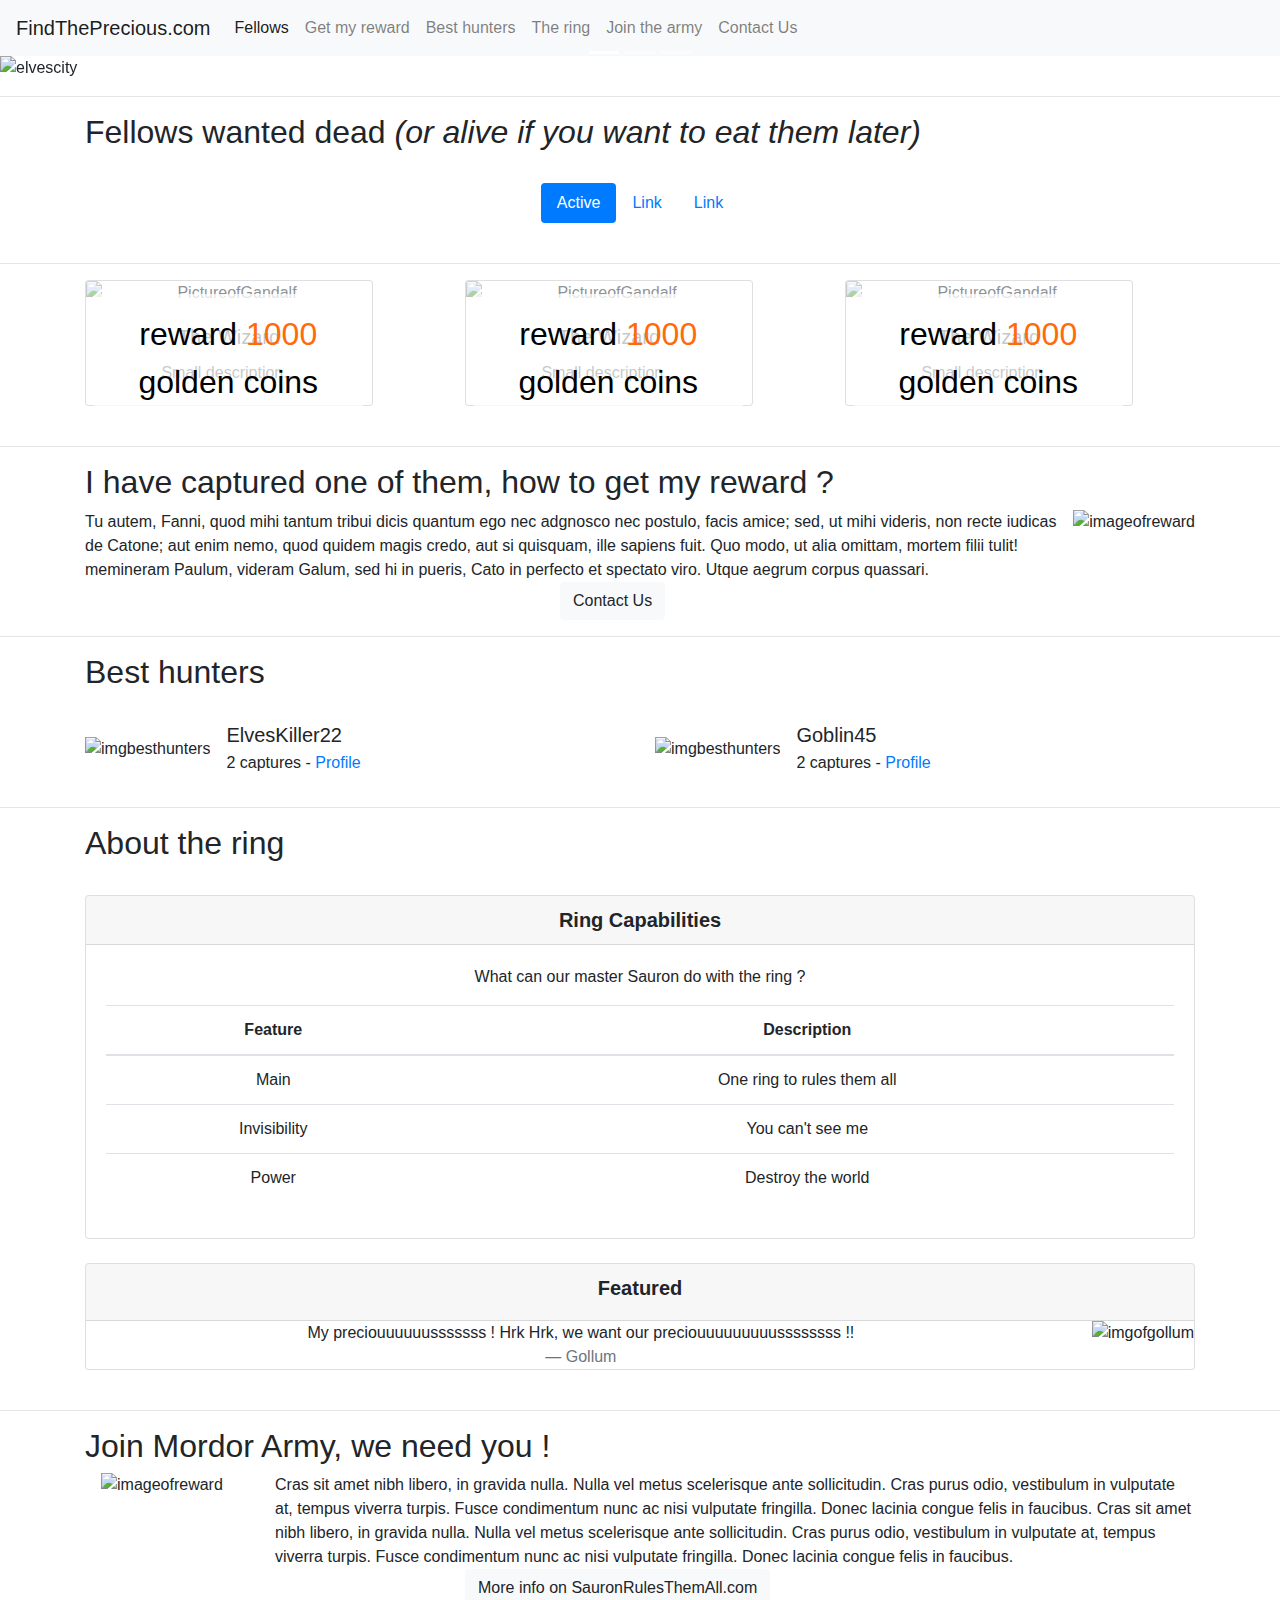
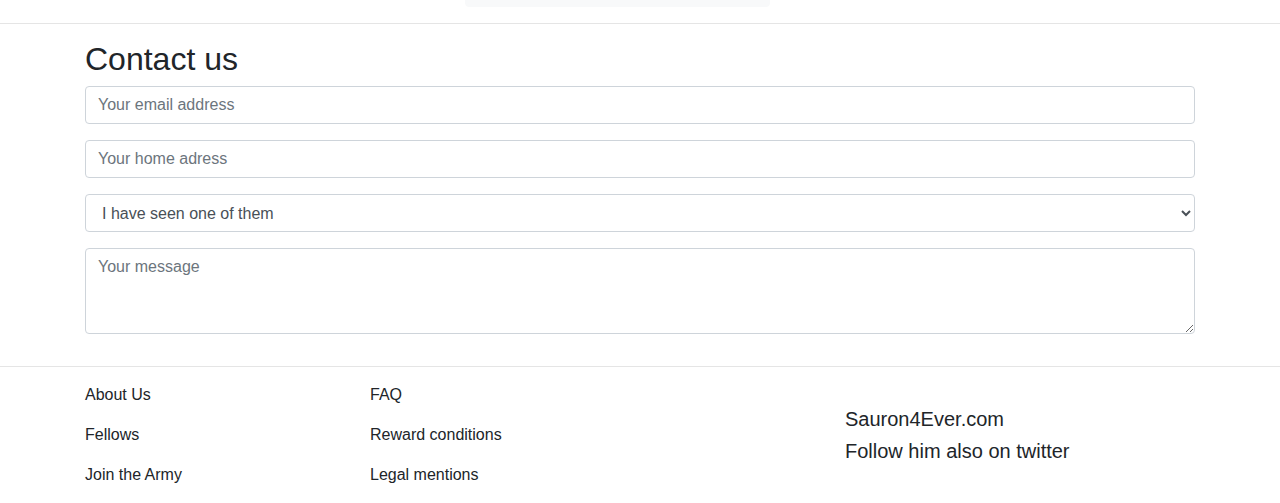
==== index.html @ 22972548 "New commit" ====
<!doctype html>

<html lang="en">
  <head>
    <!-- Required meta tags -->
    <meta charset="utf-8">
    <meta name="viewport" content="width=device-width, initial-scale=1, shrink-to-fit=no">

    <!-- Bootstrap CSS -->
    <link rel="stylesheet" href="https://stackpath.bootstrapcdn.com/bootstrap/4.3.1/css/bootstrap.min.css" integrity="sha384-ggOyR0iXCbMQv3Xipma34MD+dH/1fQ784/j6cY/iJTQUOhcWr7x9JvoRxT2MZw1T" crossorigin="anonymous">
    <link rel="stylesheet" type="text/css" href="index.css" media="all"/>

    <title>FindThePrecious.com</title>
  </head>
  
<body>
  <section id="navigation">
    <nav class="navbar navbar-expand-lg navbar-light bg-light">
    <a class="navbar-brand" href="#header">FindThePrecious.com</a>
    <button class="navbar-toggler" type="button" data-toggle="collapse" data-target="#navbarNav" aria-controls="navbarNav" aria-expanded="false" aria-label="Toggle navigation">
    <span class="navbar-toggler-icon"></span>
    </button>
    <div class="collapse navbar-collapse" id="navbarNav">
      <ul class="navbar-nav">
        <li class="nav-item active">
          <a class="nav-link" href="#fellows">Fellows<span class="sr-only">(current)</span></a>
        </li>
        <li class="nav-item">
          <a class="nav-link" href="#get_my_reward">Get my reward</a>
        </li>
        <li class="nav-item">
          <a class="nav-link" href="#best_hunters">Best hunters</a>
        </li>
        <li class="nav-item">
          <a class="nav-link" href="#the_ring">The ring</a>
        </li>
        <li class="nav-item">
          <a class="nav-link" href="#join_the_army">Join the army</a>
        </li>
        <li class="nav-item">
          <a class="nav-link" href="#contact_us">Contact Us</a>
        </li>
      </ul>
    </div>
    </nav>
  </section>

  <!-- Carousel -->

  <div class="bd-example">
  <div id="carouselExampleCaptions" class="carousel slide" data-ride="carousel">
    <ol class="carousel-indicators">
      <li data-target="#carouselExampleCaptions" data-slide-to="0" class="active"></li>
      <li data-target="#carouselExampleCaptions" data-slide-to="1"></li>
      <li data-target="#carouselExampleCaptions" data-slide-to="2"></li>
    </ol>
    <div class="carousel-inner">
      <div class="carousel-item active">
        <img src="https://i.ibb.co/rw493TD/carouselimg1resize.jpg" class="d-block w-100" alt="elvescity">
        <div class="carousel-caption d-none d-md-block">
          <h5>Explore the world</h5>
          <p>Find yourself in the middle of an infinite war</p>
        </div>
      </div>
      <div class="carousel-item">
        <img src="https://i.ibb.co/t85Hht7/carouselimg2resize.jpg" class="d-block w-100" alt="humancity">
        <div class="carousel-caption d-none d-md-block">
          <h5>Truth is hide in the heighest mountain</h5>
          <p>Grab your friend and go in an epic adventure</p>
        </div>
      </div>
      <div class="carousel-item">
        <img src="https://i.ibb.co/6XMCjgv/carouselimg3resize.jpg" class="d-block w-100" alt="famouslotrcaracters">
        <div class="carousel-caption d-none d-md-block">
          <h5>Be ready</h5>
          <p>Be aware of many dangers and fight them with all your strenght</p>
        </div>
      </div>
    </div>
    <a class="carousel-control-prev" href="#carouselExampleCaptions" role="button" data-slide="prev">
      <span class="carousel-control-prev-icon" aria-hidden="true"></span>
      <span class="sr-only">Previous</span>
    </a>
    <a class="carousel-control-next" href="#carouselExampleCaptions" role="button" data-slide="next">
      <span class="carousel-control-next-icon" aria-hidden="true"></span>
      <span class="sr-only">Next</span>
    </a>
  </div>
  </div>

  <hr>

  <!-- Fellows / title -->

  <section id="fellows">
  <div class="container">
  <div class="row">
    <div class="col-sm">
      <h2>Fellows wanted dead <em>(or alive if you want to eat them later)</em></h2>
    </div>
  </div>
  </div>
  </section>

  <br>

  <!-- Pills -->

  <div class="container">
  <ul class="nav nav-pills justify-content-center">
    <li class="nav-item">
      <a class="nav-link active" href="#">Active</a>
    </li>
    <li class="nav-item">
      <a class="nav-link" href="#">Link</a>
    </li>
    <li class="nav-item">
      <a class="nav-link" href="#">Link</a>
    </li>
  </ul>
  </div>

  <br>
  <hr>

  <!-- Cards -->

  <div class="container">
    <div class="row">
      <div class="col">
        <div class="card" style="width: 18rem;">
        <img src="http://images.innoveduc.fr/integration_gandalf.png" class="card-img-top" alt="PictureofGandalf">
        <div class="card-body">
          <h5 class="nametext">Gandalf</h5>
          <p class="rewardtext">reward <span>1000</span> golden coins</p>
          <h5 class="card-title">The Wizard</h5>
          <p class="card-text">Small description...</p>
        </div>
      </div>
    </div>
      <div class="col">
        <div class="card" style="width: 18rem;">
        <img src="http://images.innoveduc.fr/integration_gandalf.png" class="card-img-top" alt="PictureofGandalf">
        <div class="card-body">
          <h5 class="nametext">Gandalf</h5>
          <p class="rewardtext">reward <span>1000</span> golden coins</p>
          <h5 class="card-title">The Wizard</h5>
          <p class="card-text">Small description...</p>
        </div>
      </div>
    </div>
      <div class="col">
        <div class="card" style="width: 18rem;">
        <img src="http://images.innoveduc.fr/integration_gandalf.png" class="card-img-top" alt="PictureofGandalf">
        <div class="card-body">
          <h5 class="nametext">Gandalf</h5>
          <p class="rewardtext">reward <span>1000</span> golden coins</p>
          <h5 class="card-title">The Wizard</h5>
          <p class="card-text">Small description...</p>
        </div>
       </div>
      </div>
    </div>
  </div>

  <br>
  <hr>

  <!-- Get my reward -->

  <section id="get_my_reward">
    <div class="container">
      <div class="row">
        <div class="col-sm">
          <h2>I have captured one of them, how to get my reward ?</h2>
        </div>
      </div>
    </div>
  </section>

  <div class="container">
    <div class="row">
      <div class="col-sm">
        <div class="media">
        <div class="media-body">
          Tu autem, Fanni, quod mihi tantum tribui dicis quantum ego nec adgnosco nec postulo, facis amice; sed, ut mihi videris, non recte iudicas de Catone; aut enim nemo, quod quidem magis credo, aut si quisquam, ille sapiens fuit. Quo modo, ut alia omittam, mortem filii tulit! memineram Paulum, videram Galum, sed hi in pueris, Cato in perfecto et spectato viro. Utque aegrum corpus quassari.
        </div>
        <img src="https://via.placeholder.com/140x140" class="ml-3" alt="imageofreward">
        </div>
      </div>
    </div>
  </div>

  <div class="container">
    <div class="row">
      <div class="col offset-5">
        <button type="button" class="btn btn-light">Contact Us</button>
      </div>
    </div>
  </div>

  <hr>

  <!-- Best Hunters -->

  <section id="best_hunters">
    <div class="container">
      <div class="row">
        <div class="col-sm">
          <h2>Best hunters</h2>
        </div>
      </div>
    </div>
  </section>

  <br>

  <div class="container">
    <div class="row">
      <div class="col">
        <ul class="list-unstyled">
        <li class="media">
          <img src="https://via.placeholder.com/70x70" class="align-self-center mr-3" alt="imgbesthunters">
          <div class="media-body">
          <h5 class="mt-0 mb-1">ElvesKiller22</h5>
          2 captures - <a href="lien_cliquable">Profile</a>
          </div>
        </li>
        </ul>
      </div>
      <div class="col">
        <li class="media">
          <img src="https://via.placeholder.com/70x70" class="align-self-center mr-3" alt="imgbesthunters">
          <div class="media-body">
          <h5 class="mt-0 mb-1">Goblin45</h5>
          2 captures - <a href="lien_cliquable">Profile</a>
          </div>
        </li>
      </div>
    </div>
  </div>


  <hr>

  <!-- About the ring -->

  <section id="the_ring">
    <div class="container">
      <div class="row">
        <div class="col-sm">
          <h2>About the ring</h2>
        </div>
      </div>
    </div>
  </section>

  <br>

  <div class="container">
    <div class="row">
      <div class="col-sm">
        <div class="card">
          <h5 class="card-header"><b>Ring Capabilities</b></h5>
          <div class="card-body">
            <p class="card-text">What can our master Sauron do with the ring ?</p>
            <table class="table">
              <thead>
                 <tr>
                    <th scope="col">Feature</th>
                    <th scope="col">Description</th>
                  </tr>
              </thead>
            <tbody>
                  <tr>
                      <td>Main</td>
                      <td>One ring to rules them all</td>
                  </tr>
                  <tr>
                      <td>Invisibility</td>
                      <td>You can't see me</td>
                  </tr>
                   <tr>
                      <td>Power</td>
                      <td>Destroy the world</td>
                    </tr>
            </tbody>
            </table>
          </div>
        </div>
      </div>
    </div>
  </div>

  <br>

  <div class="container">
    <div class="row">
      <div class="col-sm">
        <div class="card">
          <div class="card-header">
            <h5><b>Featured</b></h5>
          </div>
          <div class="media">
            <div class="media-body">
              My preciouuuuuusssssss ! Hrk Hrk, we want our preciouuuuuuuuussssssss !!
              <blockquote class="blockquote mb-0">
                <footer class="blockquote-footer">Gollum</footer>
              </blockquote>
            </div>
            <img src="https://via.placeholder.com/110x110" class="ml-3" alt="imgofgollum">
          </div>
        </div>
      </div>
    </div>
  </div>

  <br>
  <hr>

  <!-- Join the army -->

  <section id="join_the_army">
    <div class="container">
      <div class="row">
        <div class="col-sm">
          <h2>Join Mordor Army, we need you !</h2>
        </div>
      </div>
    </div>
  </section>

  <div class="container">
    <div class="row">
      <div class="col-sm-2">
        <div class="media">
        <img src="https://via.placeholder.com/140x140" class="ml-3" alt="imageofreward">
        </div>
      </div>
      <div class="col-sm-10">
        <div class="media-body">
          Cras sit amet nibh libero, in gravida nulla. Nulla vel metus scelerisque ante sollicitudin. Cras purus odio, vestibulum in vulputate at, tempus viverra turpis. Fusce condimentum nunc ac nisi vulputate fringilla. Donec lacinia congue felis in faucibus. Cras sit amet nibh libero, in gravida nulla. Nulla vel metus scelerisque ante sollicitudin. Cras purus odio, vestibulum in vulputate at, tempus viverra turpis. Fusce condimentum nunc ac nisi vulputate fringilla. Donec lacinia congue felis in faucibus.
        </div>
      </div>
    </div>
  </div>

  <div class="container">
    <div class="row">
      <div class="col-sm offset-4">
        <button type="button" class="btn btn-light">More info on SauronRulesThemAll.com</button>
      </div>
    </div>
  </div>

  <hr>

  <!-- Form -->

  <section id="contact_us">
    <div class="container">
      <div class="row">
        <div class="col-sm">
          <h2>Contact us</h2>
        </div>
      </div>
    </div>
  </section>

  <div class="container">
    <div class="row">
      <div class="col-sm">
        <form>
          <div class="form-group">
            <input type="email" class="form-control" id="exampleFormControlInputEmailaddress" placeholder="Your email address">
          </div>
          <div class="form-group">
            <input type="email" class="form-control" id="exampleFormControlInputHomeaddress" placeholder="Your home adress">
          </div>
          <div class="form-group">
            <select class="form-control" id="exampleFormControlSelect1">
              <option>I have seen one of them</option>
              <option>Option 2</option>
              <option>Option 3</option>
              <option>Option 4</option>
              <option>Option 5</option>
            </select>
          </div>
          <div class="form-group">
            <textarea class="form-control" id="exampleFormControlTextarea1" placeholder="Your message" rows="3"></textarea>
          </div>
        </form>
      </div>
    </div>
  </div>

  <hr>

  <!-- End Page -->

  <div class="container">
    <div class="row">
      <div class="col-sm-3">
        <p>About Us</p>
        <p>Fellows</p>
        <p>Join the Army</p>
      </div>
      <div class="col-sm-3">
        <p>FAQ</p>
        <p>Reward conditions</p>
        <p>Legal mentions</p>
      </div>
      <div class="col-sm-3 offset-2">
        <br>
        <h5>Sauron4Ever.com</h5>
        <h5>Follow him also on twitter</h5>
      </div>
    </div>
  </div>

    <!-- Optional JavaScript -->
    <!-- jQuery first, then Popper.js, then Bootstrap JS -->

    <script src="https://code.jquery.com/jquery-3.3.1.slim.min.js" integrity="sha384-q8i/X+965DzO0rT7abK41JStQIAqVgRVzpbzo5smXKp4YfRvH+8abtTE1Pi6jizo" crossorigin="anonymous"></script>
    <script src="https://cdnjs.cloudflare.com/ajax/libs/popper.js/1.14.7/umd/popper.min.js" integrity="sha384-UO2eT0CpHqdSJQ6hJty5KVphtPhzWj9WO1clHTMGa3JDZwrnQq4sF86dIHNDz0W1" crossorigin="anonymous"></script>
    <script src="https://stackpath.bootstrapcdn.com/bootstrap/4.3.1/js/bootstrap.min.js" integrity="sha384-JjSmVgyd0p3pXB1rRibZUAYoIIy6OrQ6VrjIEaFf/nJGzIxFDsf4x0xIM+B07jRM" crossorigin="anonymous"></script>
</body>
</html>
---- index.css ----
/*style.css --------*/


/*carousel details ------------------------------------------------------*/

.carousel-inner, .carousel-item {
	max-height: 500px;
}

/*img of Gandalf / text positionning -------------------------------------------------------------------------------*/
.card {
  	text-align: center;  
}

/*img of Gandalf / opacity ----------------------------------------------------------------------------------------*/
.card-img-top {
  	opacity: 0.5;
}

/*text of Gandalf ----------------------------------------------------------------------------------------*/
.nametext {
	position: absolute;
  	color: white;
  	top: 250px;
  	left: 90px;
  	font-size: 2em;
}

/*reward of Gandalf + span ----------------------------------------------------------------------------------------*/
.rewardtext {
	position: absolute;
 	background-color: rgba(255, 255, 255, 0.75);
 	border-radius: 8px;
 	color: black;
 	top: 5px;
 	right: 1.5px;
 	font-size: 2em;
 	margin: 8px;
 	padding: .5em;
 	opacity: 1;
}

span {
  	color: #FE6B0A;
}

/*hover reaction ! ----------------------------------------------------------------------------------------*/
.card:hover .rewardtext {
  	opacity : 0;
}

.card:hover .card-img-top {
  	opacity : 1;
}

.card:hover .nametext{
  	font-size: 2em;
  	top: 65%;
  	left: 30%;
}
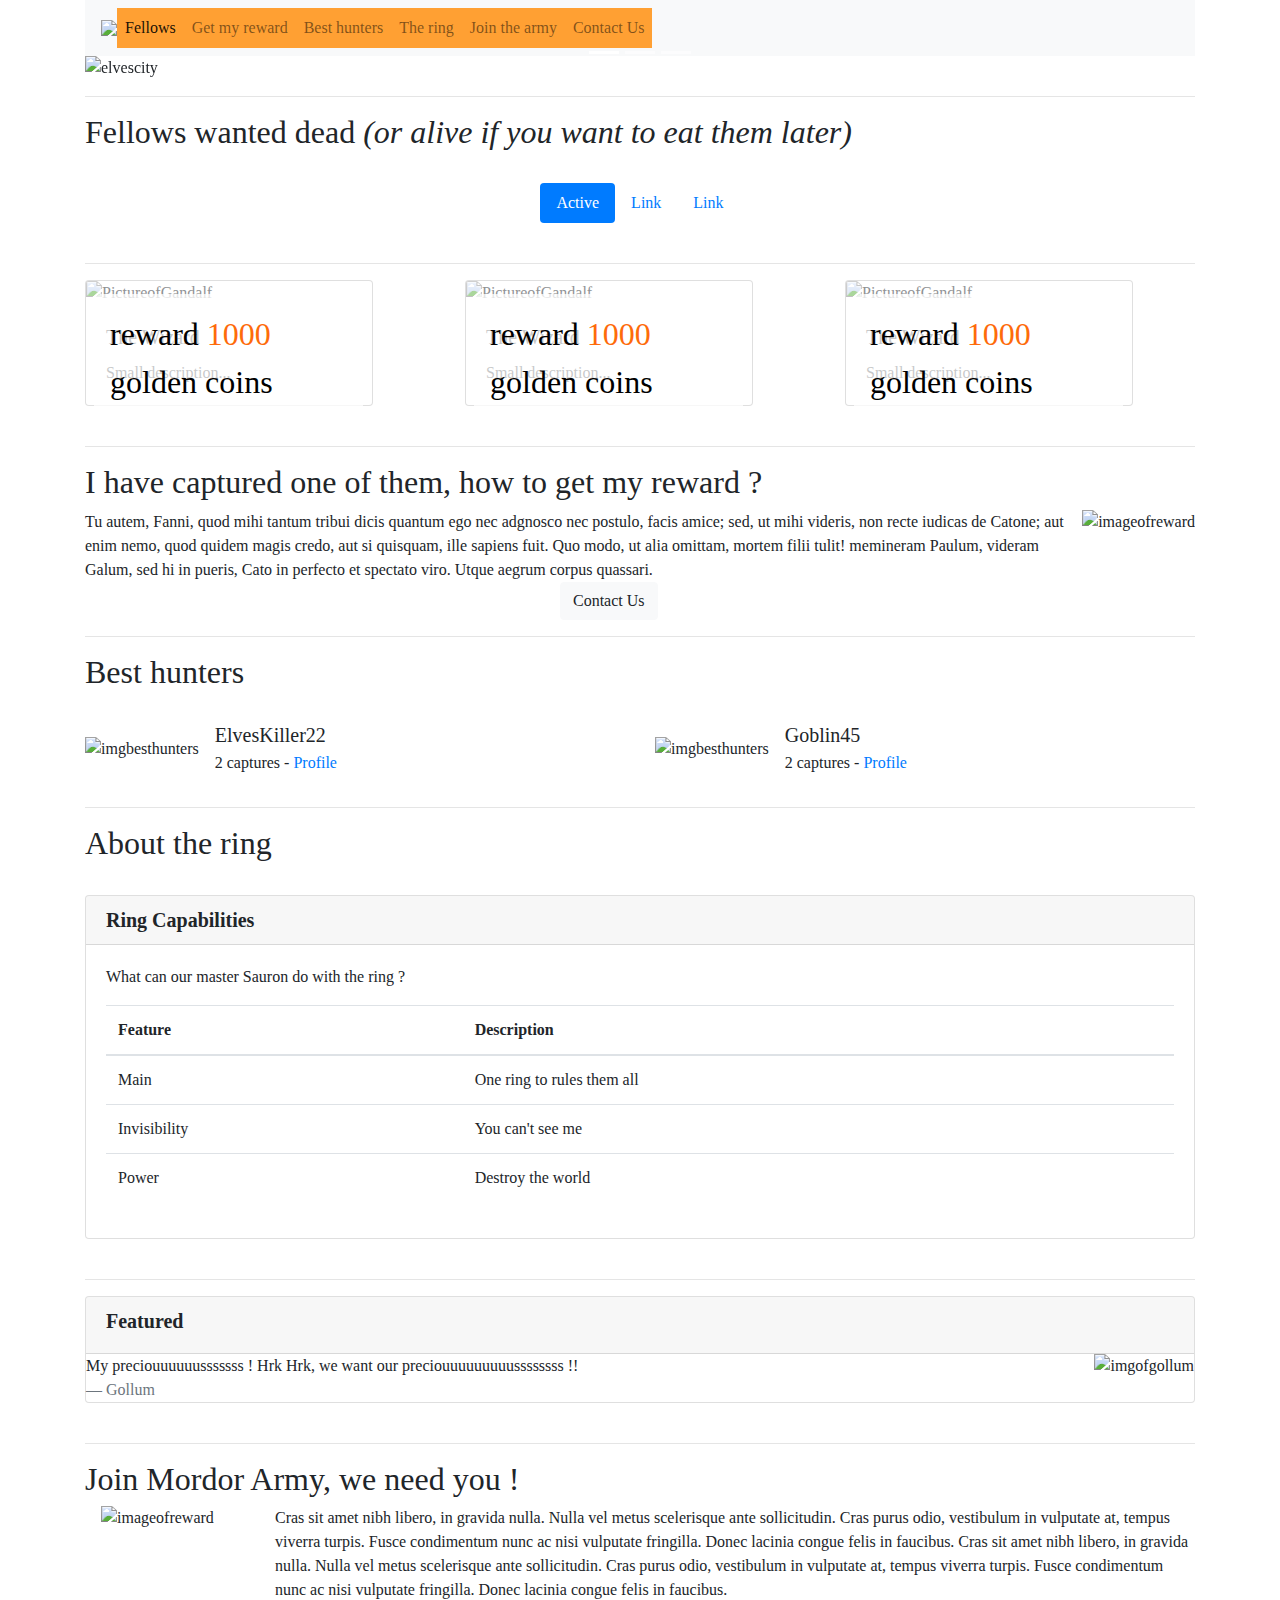
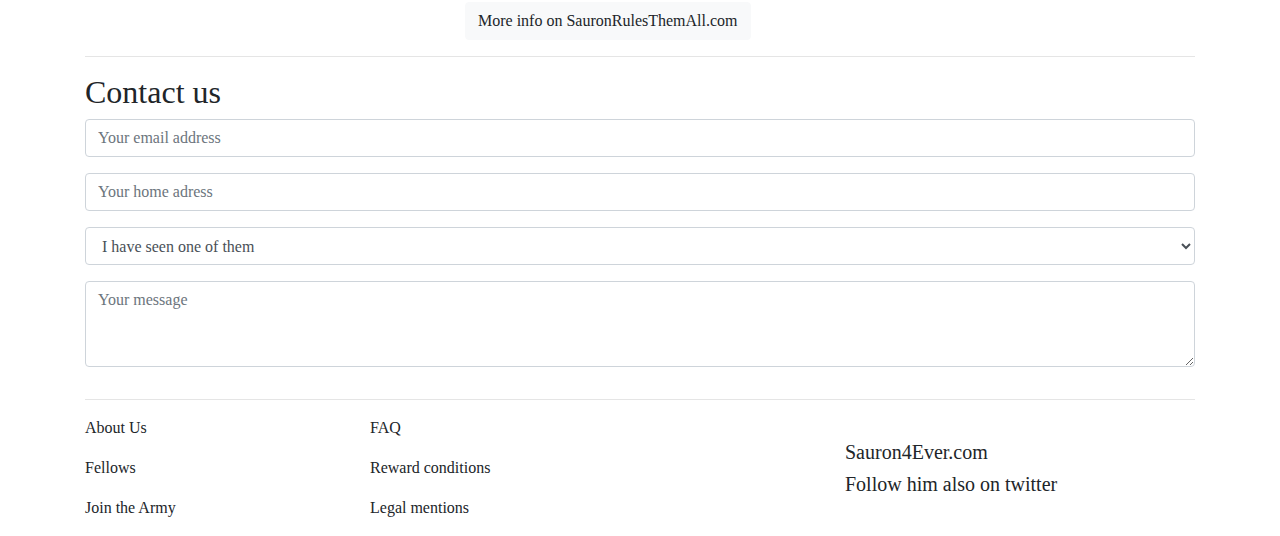
==== commit 16b956c1: "Ajout img + police" ====
--- a/index.html
+++ b/index.html
@@ -8,45 +8,48 @@
 
     <!-- Bootstrap CSS -->
     <link rel="stylesheet" href="https://stackpath.bootstrapcdn.com/bootstrap/4.3.1/css/bootstrap.min.css" integrity="sha384-ggOyR0iXCbMQv3Xipma34MD+dH/1fQ784/j6cY/iJTQUOhcWr7x9JvoRxT2MZw1T" crossorigin="anonymous">
-    <link rel="stylesheet" type="text/css" href="index.css" media="all"/>
+    <link rel="stylesheet" type="text/css" href="style.css" media="all"/>
 
     <title>FindThePrecious.com</title>
   </head>
   
 <body>
-  <section id="navigation">
-    <nav class="navbar navbar-expand-lg navbar-light bg-light">
-    <a class="navbar-brand" href="#header">FindThePrecious.com</a>
-    <button class="navbar-toggler" type="button" data-toggle="collapse" data-target="#navbarNav" aria-controls="navbarNav" aria-expanded="false" aria-label="Toggle navigation">
-    <span class="navbar-toggler-icon"></span>
-    </button>
-    <div class="collapse navbar-collapse" id="navbarNav">
-      <ul class="navbar-nav">
-        <li class="nav-item active">
-          <a class="nav-link" href="#fellows">Fellows<span class="sr-only">(current)</span></a>
-        </li>
-        <li class="nav-item">
-          <a class="nav-link" href="#get_my_reward">Get my reward</a>
-        </li>
-        <li class="nav-item">
-          <a class="nav-link" href="#best_hunters">Best hunters</a>
-        </li>
-        <li class="nav-item">
-          <a class="nav-link" href="#the_ring">The ring</a>
-        </li>
-        <li class="nav-item">
-          <a class="nav-link" href="#join_the_army">Join the army</a>
-        </li>
-        <li class="nav-item">
-          <a class="nav-link" href="#contact_us">Contact Us</a>
-        </li>
-      </ul>
-    </div>
-    </nav>
-  </section>
+  <div class="container">
+    <section id="navigation">
+      <nav class="navbar navbar-expand-lg navbar-light bg-light">
+      <img src="https://i.ibb.co/4jXTYJx/logo.png" href="#header">
+      <button class="navbar-toggler" type="button" data-toggle="collapse" data-target="#navbarNav" aria-controls="navbarNav" aria-expanded="false" aria-label="Toggle navigation">
+      <span class="navbar-toggler-icon"></span>
+      </button>
+      <div class="collapse navbar-collapse" id="navbarNav">
+        <ul class="navbar-nav">
+          <li class="nav-item active">
+            <a class="nav-link" href="#fellows">Fellows<span class="sr-only">(current)</span></a>
+          </li>
+          <li class="nav-item">
+            <a class="nav-link" href="#get_my_reward">Get my reward</a>
+          </li>
+          <li class="nav-item">
+            <a class="nav-link" href="#best_hunters">Best hunters</a>
+          </li>
+          <li class="nav-item">
+            <a class="nav-link" href="#the_ring">The ring</a>
+          </li>
+          <li class="nav-item">
+            <a class="nav-link" href="#join_the_army">Join the army</a>
+          </li>
+          <li class="nav-item">
+            <a class="nav-link" href="#contact_us">Contact Us</a>
+          </li>
+        </ul>
+      </div>
+      </nav>
+    </section>
+  </div>
 
   <!-- Carousel -->
 
+  <div class="container">
   <div class="bd-example">
   <div id="carouselExampleCaptions" class="carousel slide" data-ride="carousel">
     <ol class="carousel-indicators">
@@ -87,18 +90,18 @@
     </a>
   </div>
   </div>
-
-  <hr>
+  </div>
 
   <!-- Fellows / title -->
 
   <section id="fellows">
   <div class="container">
-  <div class="row">
-    <div class="col-sm">
-      <h2>Fellows wanted dead <em>(or alive if you want to eat them later)</em></h2>
-    </div>
-  </div>
+  <hr>  
+    <div class="row">
+      <div class="col-sm">
+        <h2>Fellows wanted dead <em>(or alive if you want to eat them later)</em></h2>
+      </div>
+    </div>
   </div>
   </section>
 
@@ -121,11 +124,11 @@
   </div>
 
   <br>
-  <hr>
 
   <!-- Cards -->
 
   <div class="container">
+    <hr>
     <div class="row">
       <div class="col">
         <div class="card" style="width: 18rem;">
@@ -164,12 +167,12 @@
   </div>
 
   <br>
-  <hr>
 
   <!-- Get my reward -->
 
   <section id="get_my_reward">
     <div class="container">
+      <hr>
       <div class="row">
         <div class="col-sm">
           <h2>I have captured one of them, how to get my reward ?</h2>
@@ -199,12 +202,11 @@
     </div>
   </div>
 
-  <hr>
-
   <!-- Best Hunters -->
 
   <section id="best_hunters">
     <div class="container">
+      <hr>
       <div class="row">
         <div class="col-sm">
           <h2>Best hunters</h2>
@@ -240,13 +242,11 @@
     </div>
   </div>
 
-
-  <hr>
-
   <!-- About the ring -->
 
   <section id="the_ring">
     <div class="container">
+      <hr>
       <div class="row">
         <div class="col-sm">
           <h2>About the ring</h2>
@@ -295,6 +295,7 @@
   <br>
 
   <div class="container">
+    <hr>
     <div class="row">
       <div class="col-sm">
         <div class="card">
@@ -316,12 +317,12 @@
   </div>
 
   <br>
-  <hr>
 
   <!-- Join the army -->
 
   <section id="join_the_army">
     <div class="container">
+      <hr>
       <div class="row">
         <div class="col-sm">
           <h2>Join Mordor Army, we need you !</h2>
@@ -353,12 +354,11 @@
     </div>
   </div>
 
-  <hr>
-
   <!-- Form -->
 
   <section id="contact_us">
     <div class="container">
+      <hr>
       <div class="row">
         <div class="col-sm">
           <h2>Contact us</h2>
@@ -394,11 +394,10 @@
     </div>
   </div>
 
-  <hr>
-
   <!-- End Page -->
 
   <div class="container">
+    <hr>
     <div class="row">
       <div class="col-sm-3">
         <p>About Us</p>
--- a/style.css
+++ b/style.css
@@ -0,0 +1,57 @@
+/*style.css --------*/
+body {
+  font-family: AnironC;
+}
+
+/*NavBar ----------*/
+
+.navbar-nav {
+  background-color: #FFA033;
+}
+
+/*carousel : img of Gandalf / opacity ----------------------------------------------------------------------------------------*/
+.card-img-top {
+  opacity: 0.5;
+}
+
+/*carousel : text of Gandalf ----------------------------------------------------------------------------------------*/
+.nametext {
+	position: absolute;
+  color: white;
+  top: 250px;
+  left: 90px;
+  font-size: 2em;
+}
+
+/*carousel : reward of Gandalf + span ----------------------------------------------------------------------------------------*/
+.rewardtext {
+	position: absolute;
+ 	background-color: rgba(255, 255, 255, 0.75);
+ 	border-radius: 8px;
+ 	color: black;
+ 	top: 5px;
+ 	right: 1.5px;
+ 	font-size: 2em;
+ 	margin: 8px;
+ 	padding: .5em;
+ 	opacity: 1;
+}
+
+span {
+  color: #FE6B0A;
+}
+
+/*carousel : hover reaction ! ----------------------------------------------------------------------------------------*/
+.card:hover .rewardtext {
+  opacity : 0;
+}
+
+.card:hover .card-img-top {
+  opacity : 1;
+}
+
+.card:hover .nametext{
+  font-size: 2em;
+  top: 65%;
+  left: 30%;
+}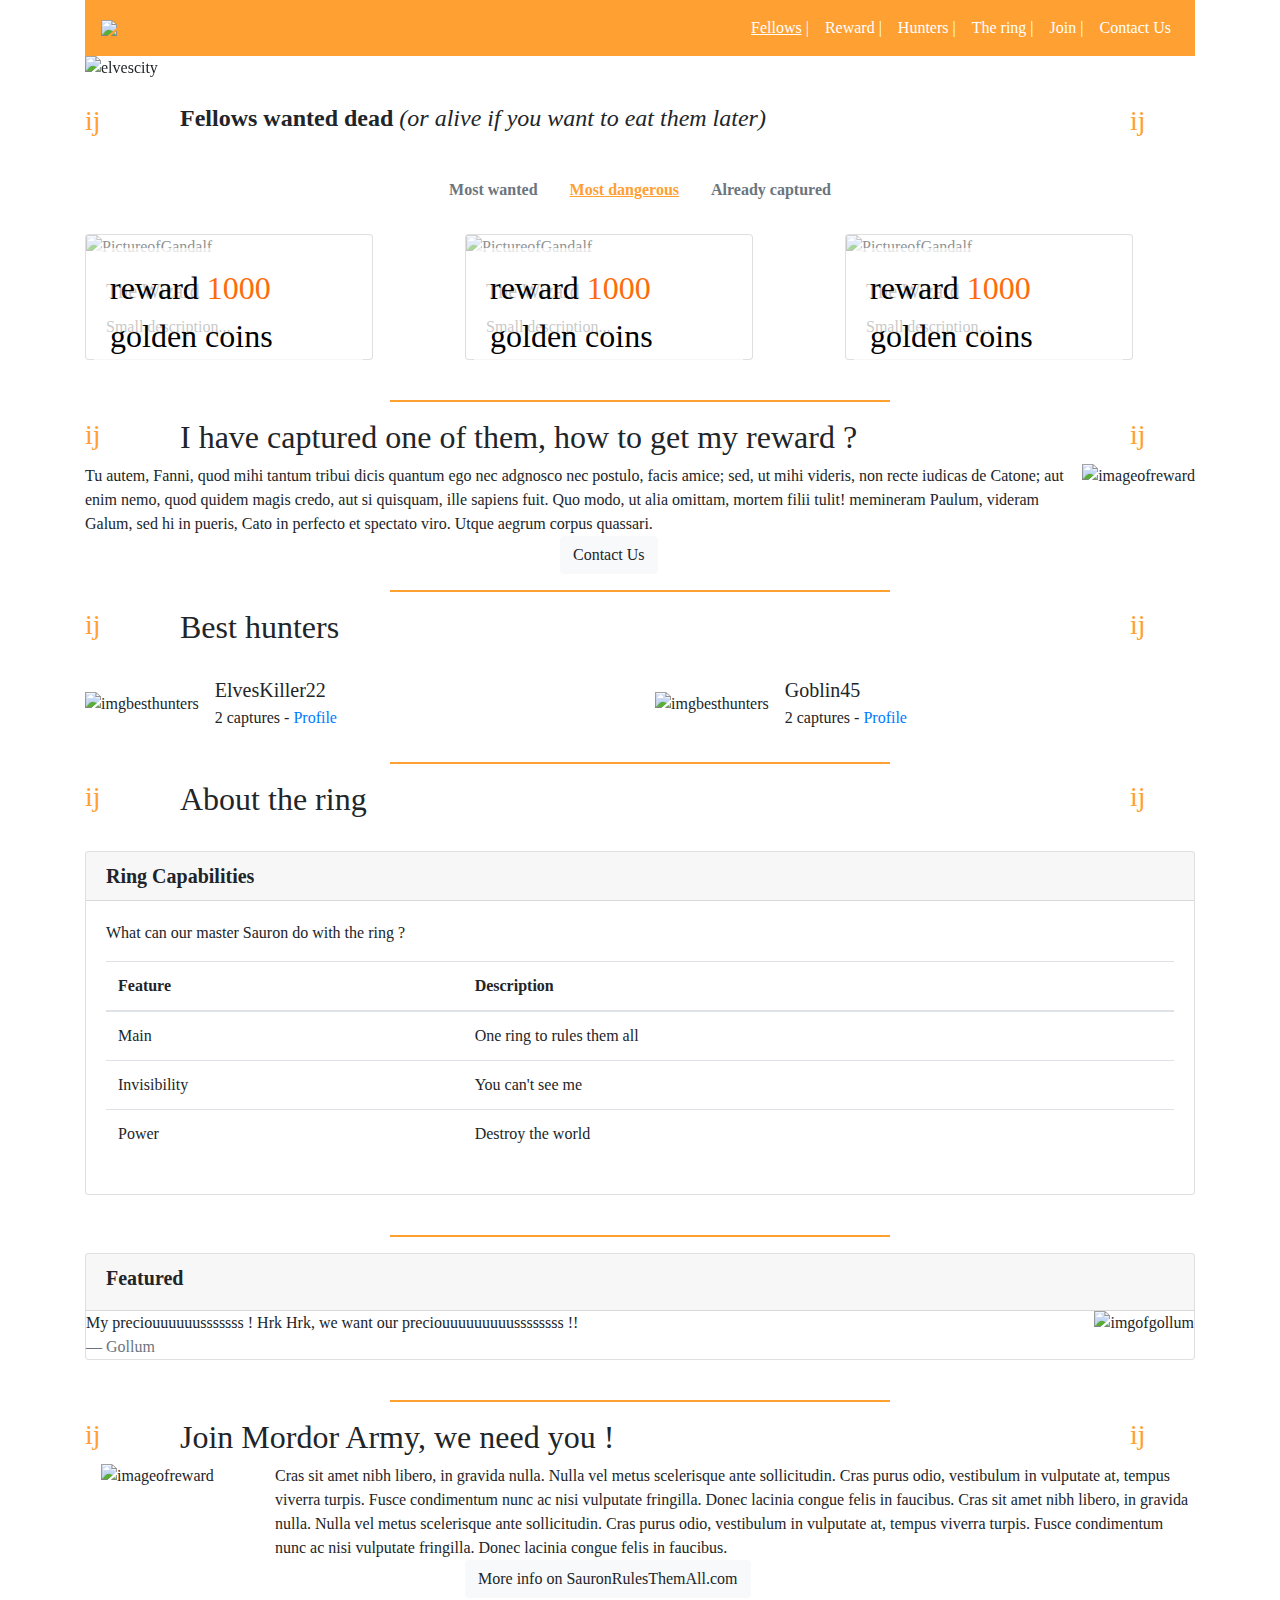
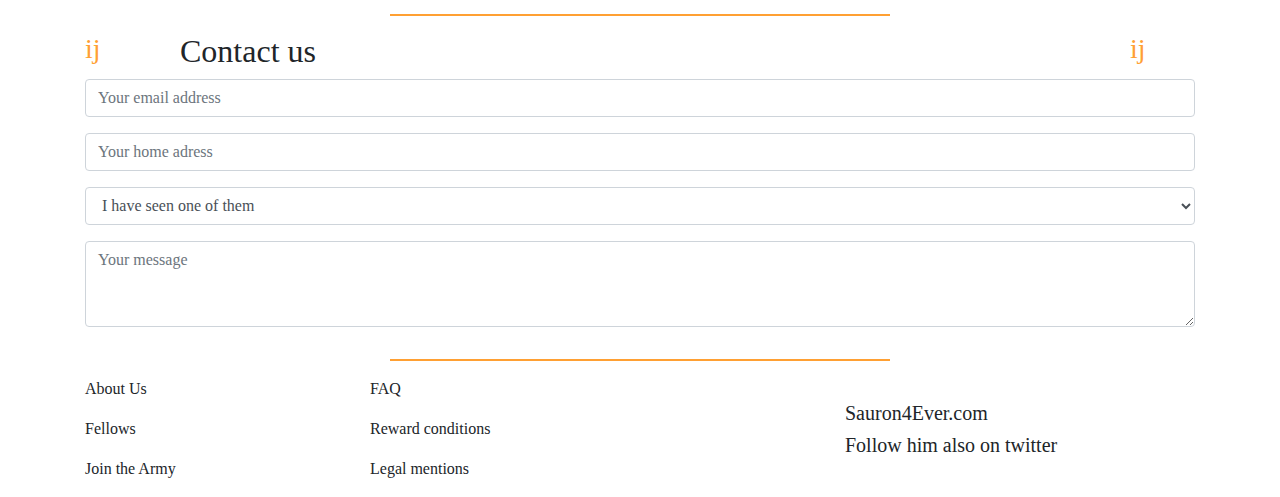
==== commit 39b84bf5: "Progress" ====
--- a/index.html
+++ b/index.html
@@ -24,19 +24,19 @@
       <div class="collapse navbar-collapse" id="navbarNav">
         <ul class="navbar-nav">
           <li class="nav-item active">
-            <a class="nav-link" href="#fellows">Fellows<span class="sr-only">(current)</span></a>
+            <a class="nav-link" href="#fellows"><u>Fellows</u> |<span class="sr-only">(current)</span></a>
           </li>
           <li class="nav-item">
-            <a class="nav-link" href="#get_my_reward">Get my reward</a>
+            <a class="nav-link" href="#get_my_reward">Reward |</a>
           </li>
           <li class="nav-item">
-            <a class="nav-link" href="#best_hunters">Best hunters</a>
+            <a class="nav-link" href="#best_hunters">Hunters |</a>
           </li>
           <li class="nav-item">
-            <a class="nav-link" href="#the_ring">The ring</a>
+            <a class="nav-link" href="#the_ring">The ring |</a>
           </li>
           <li class="nav-item">
-            <a class="nav-link" href="#join_the_army">Join the army</a>
+            <a class="nav-link" href="#join_the_army">Join |</a>
           </li>
           <li class="nav-item">
             <a class="nav-link" href="#contact_us">Contact Us</a>
@@ -52,29 +52,24 @@
   <div class="container">
   <div class="bd-example">
   <div id="carouselExampleCaptions" class="carousel slide" data-ride="carousel">
-    <ol class="carousel-indicators">
-      <li data-target="#carouselExampleCaptions" data-slide-to="0" class="active"></li>
-      <li data-target="#carouselExampleCaptions" data-slide-to="1"></li>
-      <li data-target="#carouselExampleCaptions" data-slide-to="2"></li>
-    </ol>
     <div class="carousel-inner">
       <div class="carousel-item active">
-        <img src="https://i.ibb.co/rw493TD/carouselimg1resize.jpg" class="d-block w-100" alt="elvescity">
-        <div class="carousel-caption d-none d-md-block">
+        <img src="https://i.ibb.co/yhgb4gp/dark-vador.jpg" class="d-block w-100" alt="elvescity">
+        <div class="carousel-caption">
           <h5>Explore the world</h5>
           <p>Find yourself in the middle of an infinite war</p>
         </div>
       </div>
       <div class="carousel-item">
-        <img src="https://i.ibb.co/t85Hht7/carouselimg2resize.jpg" class="d-block w-100" alt="humancity">
-        <div class="carousel-caption d-none d-md-block">
+        <img src="https://i.ibb.co/yhgb4gp/dark-vador.jpg" class="d-block w-100" alt="humancity">
+        <div class="carousel-caption">
           <h5>Truth is hide in the heighest mountain</h5>
           <p>Grab your friend and go in an epic adventure</p>
         </div>
       </div>
       <div class="carousel-item">
-        <img src="https://i.ibb.co/6XMCjgv/carouselimg3resize.jpg" class="d-block w-100" alt="famouslotrcaracters">
-        <div class="carousel-caption d-none d-md-block">
+        <img src="https://i.ibb.co/yhgb4gp/dark-vador.jpg" class="d-block w-100" alt="famouslotrcaracters">
+        <div class="carousel-caption">
           <h5>Be ready</h5>
           <p>Be aware of many dangers and fight them with all your strenght</p>
         </div>
@@ -92,14 +87,21 @@
   </div>
   </div>
 
+  <br>
+
   <!-- Fellows / title -->
 
   <section id="fellows">
-  <div class="container">
-  <hr>  
-    <div class="row">
-      <div class="col-sm">
-        <h2>Fellows wanted dead <em>(or alive if you want to eat them later)</em></h2>
+  <div class="container"> 
+    <div class="row">
+      <div class="col-sm-1">
+        <h3 class="symbole">ij</h3>
+      </div>
+      <div class="col-sm-10">
+        <h4><b>Fellows wanted dead</b> <em>(or alive if you want to eat them later)</em></h4>
+      </div>
+      <div class="col-sm-1">
+        <h3 class="symbole">ij</h3>
       </div>
     </div>
   </div>
@@ -110,17 +112,17 @@
   <!-- Pills -->
 
   <div class="container">
-  <ul class="nav nav-pills justify-content-center">
-    <li class="nav-item">
-      <a class="nav-link active" href="#">Active</a>
-    </li>
-    <li class="nav-item">
-      <a class="nav-link" href="#">Link</a>
-    </li>
-    <li class="nav-item">
-      <a class="nav-link" href="#">Link</a>
-    </li>
-  </ul>
+    <ul class="nav justify-content-center">
+      <li class="nav-item">
+        <a class="nav-link disabled" href="#"><b>Most wanted</b></a>
+      </li>
+      <li class="nav-item">
+        <a class="nav-link" href="#"><u><b>Most dangerous</b></u></a>
+      </li>
+      <li class="nav-item">
+        <a class="nav-link disabled" href="#"><b>Already captured</b></a>
+      </li>
+    </ul>
   </div>
 
   <br>
@@ -128,7 +130,6 @@
   <!-- Cards -->
 
   <div class="container">
-    <hr>
     <div class="row">
       <div class="col">
         <div class="card" style="width: 18rem;">
@@ -174,9 +175,15 @@
     <div class="container">
       <hr>
       <div class="row">
-        <div class="col-sm">
+        <div class="col-sm-1">
+        <h3 class="symbole">ij</h3>
+        </div>
+        <div class="col-sm-10">
           <h2>I have captured one of them, how to get my reward ?</h2>
         </div>
+        <div class="col-sm-1">
+        <h3 class="symbole">ij</h3>
+      </div>
       </div>
     </div>
   </section>
@@ -208,8 +215,14 @@
     <div class="container">
       <hr>
       <div class="row">
-        <div class="col-sm">
+        <div class="col-sm-1">
+        <h3 class="symbole">ij</h3>
+        </div>
+        <div class="col-sm-10">
           <h2>Best hunters</h2>
+        </div>
+        <div class="col-sm-1">
+        <h3 class="symbole">ij</h3>
         </div>
       </div>
     </div>
@@ -248,8 +261,14 @@
     <div class="container">
       <hr>
       <div class="row">
-        <div class="col-sm">
+        <div class="col-sm-1">
+        <h3 class="symbole">ij</h3>
+        </div>
+        <div class="col-sm-10">
           <h2>About the ring</h2>
+        </div>
+        <div class="col-sm-1">
+        <h3 class="symbole">ij</h3>
         </div>
       </div>
     </div>
@@ -324,8 +343,14 @@
     <div class="container">
       <hr>
       <div class="row">
-        <div class="col-sm">
+        <div class="col-sm-1">
+        <h3 class="symbole">ij</h3>
+        </div>
+        <div class="col-sm-10">
           <h2>Join Mordor Army, we need you !</h2>
+        </div>
+        <div class="col-sm-1">
+        <h3 class="symbole">ij</h3>
         </div>
       </div>
     </div>
@@ -360,8 +385,14 @@
     <div class="container">
       <hr>
       <div class="row">
-        <div class="col-sm">
+        <div class="col-sm-1">
+        <h3 class="symbole">ij</h3>
+        </div>
+        <div class="col-sm-10">
           <h2>Contact us</h2>
+        </div>
+        <div class="col-sm-1">
+        <h3 class="symbole">ij</h3>
         </div>
       </div>
     </div>
--- a/style.css
+++ b/style.css
@@ -1,20 +1,52 @@
-/*style.css --------*/
+/*style.css general --------*/
 body {
   font-family: AnironC;
+  background-image: url('https://i.ibb.co/BrGQJ32/bg-light.png')
+}
+
+hr {
+  border-top: 2px solid #FFA033;
+  width: 500px;
+}
+
+.symbole {
+  font-family: Tengwar Annatar;
+  color: #FFA033;
 }
 
 /*NavBar ----------*/
 
-.navbar-nav {
-  background-color: #FFA033;
+.bg-light {
+  background-color: #FFA033 !important;
 }
 
-/*carousel : img of Gandalf / opacity ----------------------------------------------------------------------------------------*/
+ul {
+  margin-left: auto;
+  list-style-type: none;
+}
+
+.navbar-nav .nav-link {
+  color: white !important;
+}
+
+/*Carousel ---------*/
+
+.carousel-caption {
+  margin-bottom: 160px;
+}
+
+/*NavPills -------------*/
+
+.nav-link {
+  color: #FFA033;
+}
+
+/*card : img of Gandalf / opacity ----------------------------------------------------------------------------------------*/
 .card-img-top {
   opacity: 0.5;
 }
 
-/*carousel : text of Gandalf ----------------------------------------------------------------------------------------*/
+/*card : text of Gandalf ----------------------------------------------------------------------------------------*/
 .nametext {
 	position: absolute;
   color: white;
@@ -23,7 +55,7 @@
   font-size: 2em;
 }
 
-/*carousel : reward of Gandalf + span ----------------------------------------------------------------------------------------*/
+/*card : reward of Gandalf + span ----------------------------------------------------------------------------------------*/
 .rewardtext {
 	position: absolute;
  	background-color: rgba(255, 255, 255, 0.75);
@@ -41,7 +73,7 @@
   color: #FE6B0A;
 }
 
-/*carousel : hover reaction ! ----------------------------------------------------------------------------------------*/
+/*card : hover reaction ! ----------------------------------------------------------------------------------------*/
 .card:hover .rewardtext {
   opacity : 0;
 }
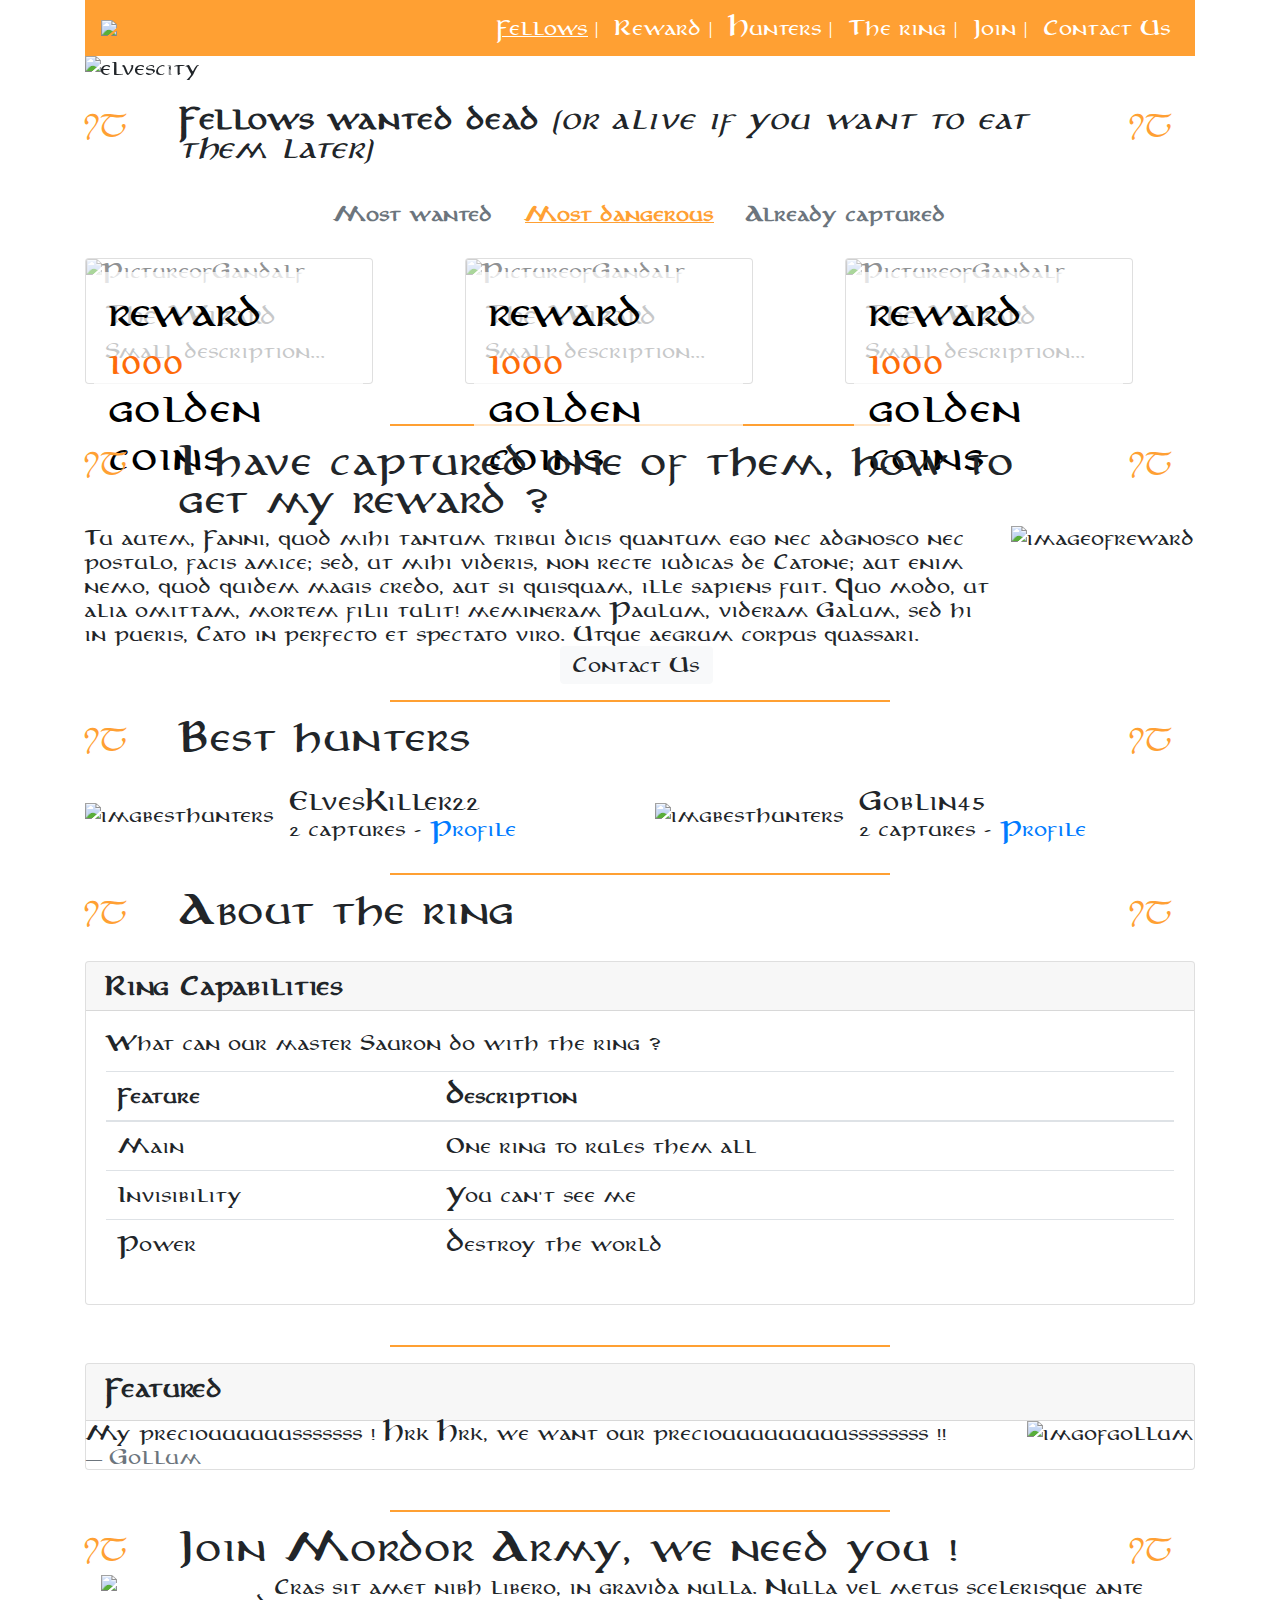
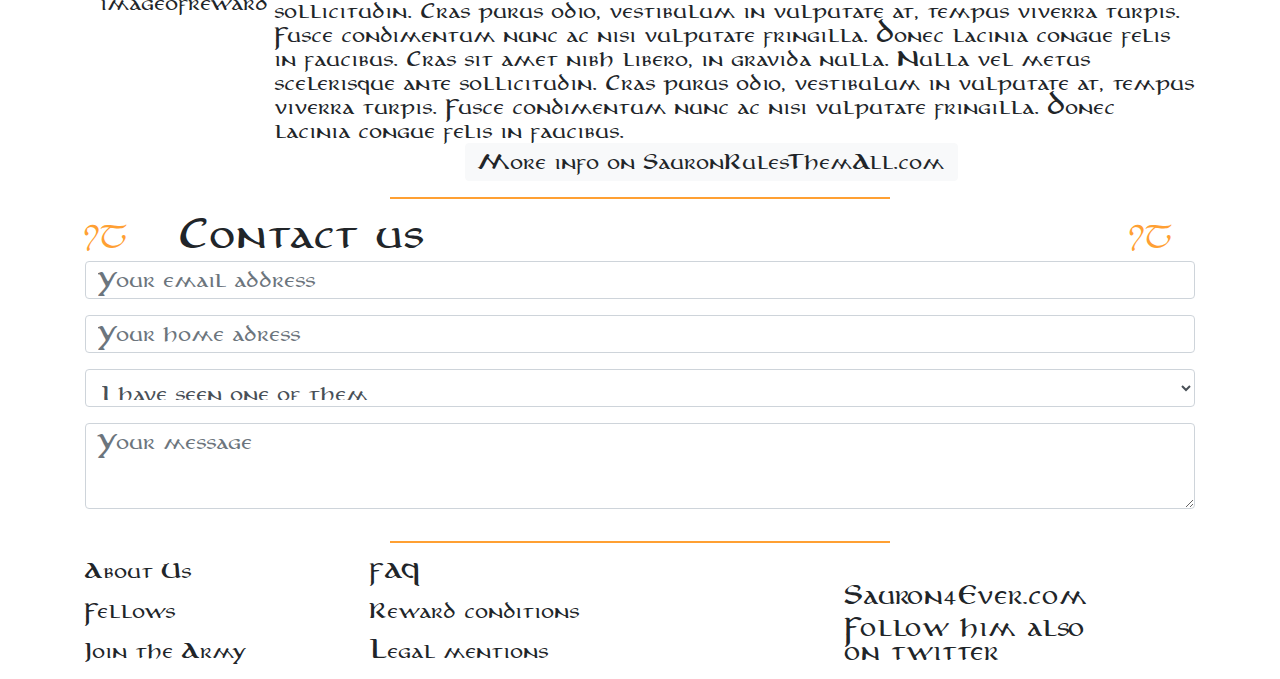
==== commit de9c490f: "Modif' indentation" ====
--- a/index.html
+++ b/index.html
@@ -1,48 +1,48 @@
 <!doctype html>
 
 <html lang="en">
-  <head>
-    <!-- Required meta tags -->
-    <meta charset="utf-8">
-    <meta name="viewport" content="width=device-width, initial-scale=1, shrink-to-fit=no">
-
-    <!-- Bootstrap CSS -->
-    <link rel="stylesheet" href="https://stackpath.bootstrapcdn.com/bootstrap/4.3.1/css/bootstrap.min.css" integrity="sha384-ggOyR0iXCbMQv3Xipma34MD+dH/1fQ784/j6cY/iJTQUOhcWr7x9JvoRxT2MZw1T" crossorigin="anonymous">
-    <link rel="stylesheet" type="text/css" href="style.css" media="all"/>
-
-    <title>FindThePrecious.com</title>
-  </head>
-  
+<head>
+  <!-- Required meta tags -->
+  <meta charset="utf-8">
+  <meta name="viewport" content="width=device-width, initial-scale=1, shrink-to-fit=no">
+
+  <!-- Bootstrap CSS -->
+  <link rel="stylesheet" href="https://stackpath.bootstrapcdn.com/bootstrap/4.3.1/css/bootstrap.min.css" integrity="sha384-ggOyR0iXCbMQv3Xipma34MD+dH/1fQ784/j6cY/iJTQUOhcWr7x9JvoRxT2MZw1T" crossorigin="anonymous">
+  <link rel="stylesheet" type="text/css" href="style.css" media="all"/>
+
+  <title>FindThePrecious.com</title>
+</head>
+
 <body>
   <div class="container">
     <section id="navigation">
       <nav class="navbar navbar-expand-lg navbar-light bg-light">
-      <img src="https://i.ibb.co/4jXTYJx/logo.png" href="#header">
-      <button class="navbar-toggler" type="button" data-toggle="collapse" data-target="#navbarNav" aria-controls="navbarNav" aria-expanded="false" aria-label="Toggle navigation">
-      <span class="navbar-toggler-icon"></span>
-      </button>
-      <div class="collapse navbar-collapse" id="navbarNav">
-        <ul class="navbar-nav">
-          <li class="nav-item active">
-            <a class="nav-link" href="#fellows"><u>Fellows</u> |<span class="sr-only">(current)</span></a>
-          </li>
-          <li class="nav-item">
-            <a class="nav-link" href="#get_my_reward">Reward |</a>
-          </li>
-          <li class="nav-item">
-            <a class="nav-link" href="#best_hunters">Hunters |</a>
-          </li>
-          <li class="nav-item">
-            <a class="nav-link" href="#the_ring">The ring |</a>
-          </li>
-          <li class="nav-item">
-            <a class="nav-link" href="#join_the_army">Join |</a>
-          </li>
-          <li class="nav-item">
-            <a class="nav-link" href="#contact_us">Contact Us</a>
-          </li>
-        </ul>
-      </div>
+        <img src="https://i.ibb.co/4jXTYJx/logo.png" href="#header">
+        <button class="navbar-toggler" type="button" data-toggle="collapse" data-target="#navbarNav" aria-controls="navbarNav" aria-expanded="false" aria-label="Toggle navigation">
+          <span class="navbar-toggler-icon"></span>
+        </button>
+        <div class="collapse navbar-collapse" id="navbarNav">
+          <ul class="navbar-nav">
+            <li class="nav-item active">
+              <a class="nav-link" href="#fellows"><u>Fellows</u> |<span class="sr-only">(current)</span></a>
+            </li>
+            <li class="nav-item">
+              <a class="nav-link" href="#get_my_reward">Reward |</a>
+            </li>
+            <li class="nav-item">
+              <a class="nav-link" href="#best_hunters">Hunters |</a>
+            </li>
+            <li class="nav-item">
+              <a class="nav-link" href="#the_ring">The ring |</a>
+            </li>
+            <li class="nav-item">
+              <a class="nav-link" href="#join_the_army">Join |</a>
+            </li>
+            <li class="nav-item">
+              <a class="nav-link" href="#contact_us">Contact Us</a>
+            </li>
+          </ul>
+        </div>
       </nav>
     </section>
   </div>
@@ -50,41 +50,41 @@
   <!-- Carousel -->
 
   <div class="container">
-  <div class="bd-example">
-  <div id="carouselExampleCaptions" class="carousel slide" data-ride="carousel">
-    <div class="carousel-inner">
-      <div class="carousel-item active">
-        <img src="https://i.ibb.co/yhgb4gp/dark-vador.jpg" class="d-block w-100" alt="elvescity">
-        <div class="carousel-caption">
-          <h5>Explore the world</h5>
-          <p>Find yourself in the middle of an infinite war</p>
-        </div>
-      </div>
-      <div class="carousel-item">
-        <img src="https://i.ibb.co/yhgb4gp/dark-vador.jpg" class="d-block w-100" alt="humancity">
-        <div class="carousel-caption">
-          <h5>Truth is hide in the heighest mountain</h5>
-          <p>Grab your friend and go in an epic adventure</p>
-        </div>
-      </div>
-      <div class="carousel-item">
-        <img src="https://i.ibb.co/yhgb4gp/dark-vador.jpg" class="d-block w-100" alt="famouslotrcaracters">
-        <div class="carousel-caption">
-          <h5>Be ready</h5>
-          <p>Be aware of many dangers and fight them with all your strenght</p>
-        </div>
-      </div>
-    </div>
-    <a class="carousel-control-prev" href="#carouselExampleCaptions" role="button" data-slide="prev">
-      <span class="carousel-control-prev-icon" aria-hidden="true"></span>
-      <span class="sr-only">Previous</span>
-    </a>
-    <a class="carousel-control-next" href="#carouselExampleCaptions" role="button" data-slide="next">
-      <span class="carousel-control-next-icon" aria-hidden="true"></span>
-      <span class="sr-only">Next</span>
-    </a>
-  </div>
-  </div>
+    <div class="bd-example">
+      <div id="carouselExampleCaptions" class="carousel slide" data-ride="carousel">
+        <div class="carousel-inner">
+          <div class="carousel-item active">
+            <img src="https://i.ibb.co/yhgb4gp/dark-vador.jpg" class="d-block w-100" alt="elvescity">
+            <div class="carousel-caption">
+              <h5>Explore the world</h5>
+              <p>Find yourself in the middle of an infinite war</p>
+            </div>
+          </div>
+          <div class="carousel-item">
+            <img src="https://i.ibb.co/yhgb4gp/dark-vador.jpg" class="d-block w-100" alt="humancity">
+            <div class="carousel-caption">
+              <h5>Truth is hide in the heighest mountain</h5>
+              <p>Grab your friend and go in an epic adventure</p>
+            </div>
+          </div>
+          <div class="carousel-item">
+            <img src="https://i.ibb.co/yhgb4gp/dark-vador.jpg" class="d-block w-100" alt="famouslotrcaracters">
+            <div class="carousel-caption">
+              <h5>Be ready</h5>
+              <p>Be aware of many dangers and fight them with all your strenght</p>
+            </div>
+          </div>
+        </div>
+        <a class="carousel-control-prev" href="#carouselExampleCaptions" role="button" data-slide="prev">
+          <span class="carousel-control-prev-icon" aria-hidden="true"></span>
+          <span class="sr-only">Previous</span>
+        </a>
+        <a class="carousel-control-next" href="#carouselExampleCaptions" role="button" data-slide="next">
+          <span class="carousel-control-next-icon" aria-hidden="true"></span>
+          <span class="sr-only">Next</span>
+        </a>
+      </div>
+    </div>
   </div>
 
   <br>
@@ -92,19 +92,19 @@
   <!-- Fellows / title -->
 
   <section id="fellows">
-  <div class="container"> 
-    <div class="row">
-      <div class="col-sm-1">
-        <h3 class="symbole">ij</h3>
-      </div>
-      <div class="col-sm-10">
-        <h4><b>Fellows wanted dead</b> <em>(or alive if you want to eat them later)</em></h4>
-      </div>
-      <div class="col-sm-1">
-        <h3 class="symbole">ij</h3>
-      </div>
-    </div>
-  </div>
+    <div class="container"> 
+      <div class="row">
+        <div class="col-sm-1">
+          <h3 class="symbole">ij</h3>
+        </div>
+        <div class="col-sm-10">
+          <h4><b>Fellows wanted dead</b> <em>(or alive if you want to eat them later)</em></h4>
+        </div>
+        <div class="col-sm-1">
+          <h3 class="symbole">ij</h3>
+        </div>
+      </div>
+    </div>
   </section>
 
   <br>
@@ -133,36 +133,36 @@
     <div class="row">
       <div class="col">
         <div class="card" style="width: 18rem;">
-        <img src="http://images.innoveduc.fr/integration_gandalf.png" class="card-img-top" alt="PictureofGandalf">
-        <div class="card-body">
-          <h5 class="nametext">Gandalf</h5>
-          <p class="rewardtext">reward <span>1000</span> golden coins</p>
-          <h5 class="card-title">The Wizard</h5>
-          <p class="card-text">Small description...</p>
-        </div>
-      </div>
-    </div>
+          <img src="http://images.innoveduc.fr/integration_gandalf.png" class="card-img-top" alt="PictureofGandalf">
+          <div class="card-body">
+            <h5 class="nametext">Gandalf</h5>
+            <p class="rewardtext">reward <span>1000</span> golden coins</p>
+            <h5 class="card-title">The Wizard</h5>
+            <p class="card-text">Small description...</p>
+          </div>
+        </div>
+      </div>
       <div class="col">
         <div class="card" style="width: 18rem;">
-        <img src="http://images.innoveduc.fr/integration_gandalf.png" class="card-img-top" alt="PictureofGandalf">
-        <div class="card-body">
-          <h5 class="nametext">Gandalf</h5>
-          <p class="rewardtext">reward <span>1000</span> golden coins</p>
-          <h5 class="card-title">The Wizard</h5>
-          <p class="card-text">Small description...</p>
-        </div>
-      </div>
-    </div>
+          <img src="http://images.innoveduc.fr/integration_gandalf.png" class="card-img-top" alt="PictureofGandalf">
+          <div class="card-body">
+            <h5 class="nametext">Gandalf</h5>
+            <p class="rewardtext">reward <span>1000</span> golden coins</p>
+            <h5 class="card-title">The Wizard</h5>
+            <p class="card-text">Small description...</p>
+          </div>
+        </div>
+      </div>
       <div class="col">
         <div class="card" style="width: 18rem;">
-        <img src="http://images.innoveduc.fr/integration_gandalf.png" class="card-img-top" alt="PictureofGandalf">
-        <div class="card-body">
-          <h5 class="nametext">Gandalf</h5>
-          <p class="rewardtext">reward <span>1000</span> golden coins</p>
-          <h5 class="card-title">The Wizard</h5>
-          <p class="card-text">Small description...</p>
-        </div>
-       </div>
+          <img src="http://images.innoveduc.fr/integration_gandalf.png" class="card-img-top" alt="PictureofGandalf">
+          <div class="card-body">
+            <h5 class="nametext">Gandalf</h5>
+            <p class="rewardtext">reward <span>1000</span> golden coins</p>
+            <h5 class="card-title">The Wizard</h5>
+            <p class="card-text">Small description...</p>
+          </div>
+        </div>
       </div>
     </div>
   </div>
@@ -176,14 +176,14 @@
       <hr>
       <div class="row">
         <div class="col-sm-1">
-        <h3 class="symbole">ij</h3>
+          <h3 class="symbole">ij</h3>
         </div>
         <div class="col-sm-10">
           <h2>I have captured one of them, how to get my reward ?</h2>
         </div>
         <div class="col-sm-1">
-        <h3 class="symbole">ij</h3>
-      </div>
+          <h3 class="symbole">ij</h3>
+        </div>
       </div>
     </div>
   </section>
@@ -192,10 +192,10 @@
     <div class="row">
       <div class="col-sm">
         <div class="media">
-        <div class="media-body">
-          Tu autem, Fanni, quod mihi tantum tribui dicis quantum ego nec adgnosco nec postulo, facis amice; sed, ut mihi videris, non recte iudicas de Catone; aut enim nemo, quod quidem magis credo, aut si quisquam, ille sapiens fuit. Quo modo, ut alia omittam, mortem filii tulit! memineram Paulum, videram Galum, sed hi in pueris, Cato in perfecto et spectato viro. Utque aegrum corpus quassari.
-        </div>
-        <img src="https://via.placeholder.com/140x140" class="ml-3" alt="imageofreward">
+          <div class="media-body">
+            Tu autem, Fanni, quod mihi tantum tribui dicis quantum ego nec adgnosco nec postulo, facis amice; sed, ut mihi videris, non recte iudicas de Catone; aut enim nemo, quod quidem magis credo, aut si quisquam, ille sapiens fuit. Quo modo, ut alia omittam, mortem filii tulit! memineram Paulum, videram Galum, sed hi in pueris, Cato in perfecto et spectato viro. Utque aegrum corpus quassari.
+          </div>
+          <img src="https://via.placeholder.com/140x140" class="ml-3" alt="imageofreward">
         </div>
       </div>
     </div>
@@ -216,13 +216,13 @@
       <hr>
       <div class="row">
         <div class="col-sm-1">
-        <h3 class="symbole">ij</h3>
+          <h3 class="symbole">ij</h3>
         </div>
         <div class="col-sm-10">
           <h2>Best hunters</h2>
         </div>
         <div class="col-sm-1">
-        <h3 class="symbole">ij</h3>
+          <h3 class="symbole">ij</h3>
         </div>
       </div>
     </div>
@@ -234,21 +234,21 @@
     <div class="row">
       <div class="col">
         <ul class="list-unstyled">
-        <li class="media">
-          <img src="https://via.placeholder.com/70x70" class="align-self-center mr-3" alt="imgbesthunters">
-          <div class="media-body">
-          <h5 class="mt-0 mb-1">ElvesKiller22</h5>
-          2 captures - <a href="lien_cliquable">Profile</a>
-          </div>
-        </li>
+          <li class="media">
+            <img src="https://via.placeholder.com/70x70" class="align-self-center mr-3" alt="imgbesthunters">
+            <div class="media-body">
+              <h5 class="mt-0 mb-1">ElvesKiller22</h5>
+              2 captures - <a href="lien_cliquable">Profile</a>
+            </div>
+          </li>
         </ul>
       </div>
       <div class="col">
         <li class="media">
           <img src="https://via.placeholder.com/70x70" class="align-self-center mr-3" alt="imgbesthunters">
           <div class="media-body">
-          <h5 class="mt-0 mb-1">Goblin45</h5>
-          2 captures - <a href="lien_cliquable">Profile</a>
+            <h5 class="mt-0 mb-1">Goblin45</h5>
+            2 captures - <a href="lien_cliquable">Profile</a>
           </div>
         </li>
       </div>
@@ -262,13 +262,13 @@
       <hr>
       <div class="row">
         <div class="col-sm-1">
-        <h3 class="symbole">ij</h3>
+          <h3 class="symbole">ij</h3>
         </div>
         <div class="col-sm-10">
           <h2>About the ring</h2>
         </div>
         <div class="col-sm-1">
-        <h3 class="symbole">ij</h3>
+          <h3 class="symbole">ij</h3>
         </div>
       </div>
     </div>
@@ -285,174 +285,174 @@
             <p class="card-text">What can our master Sauron do with the ring ?</p>
             <table class="table">
               <thead>
-                 <tr>
-                    <th scope="col">Feature</th>
-                    <th scope="col">Description</th>
-                  </tr>
-              </thead>
+               <tr>
+                <th scope="col">Feature</th>
+                <th scope="col">Description</th>
+              </tr>
+            </thead>
             <tbody>
-                  <tr>
-                      <td>Main</td>
-                      <td>One ring to rules them all</td>
-                  </tr>
-                  <tr>
-                      <td>Invisibility</td>
-                      <td>You can't see me</td>
-                  </tr>
-                   <tr>
-                      <td>Power</td>
-                      <td>Destroy the world</td>
-                    </tr>
+              <tr>
+                <td>Main</td>
+                <td>One ring to rules them all</td>
+              </tr>
+              <tr>
+                <td>Invisibility</td>
+                <td>You can't see me</td>
+              </tr>
+              <tr>
+                <td>Power</td>
+                <td>Destroy the world</td>
+              </tr>
             </tbody>
-            </table>
-          </div>
-        </div>
-      </div>
-    </div>
-  </div>
-
-  <br>
-
+          </table>
+        </div>
+      </div>
+    </div>
+  </div>
+</div>
+
+<br>
+
+<div class="container">
+  <hr>
+  <div class="row">
+    <div class="col-sm">
+      <div class="card">
+        <div class="card-header">
+          <h5><b>Featured</b></h5>
+        </div>
+        <div class="media">
+          <div class="media-body">
+            My preciouuuuuusssssss ! Hrk Hrk, we want our preciouuuuuuuuussssssss !!
+            <blockquote class="blockquote mb-0">
+              <footer class="blockquote-footer">Gollum</footer>
+            </blockquote>
+          </div>
+          <img src="https://via.placeholder.com/110x110" class="ml-3" alt="imgofgollum">
+        </div>
+      </div>
+    </div>
+  </div>
+</div>
+
+<br>
+
+<!-- Join the army -->
+
+<section id="join_the_army">
   <div class="container">
     <hr>
     <div class="row">
-      <div class="col-sm">
-        <div class="card">
-          <div class="card-header">
-            <h5><b>Featured</b></h5>
-          </div>
-          <div class="media">
-            <div class="media-body">
-              My preciouuuuuusssssss ! Hrk Hrk, we want our preciouuuuuuuuussssssss !!
-              <blockquote class="blockquote mb-0">
-                <footer class="blockquote-footer">Gollum</footer>
-              </blockquote>
-            </div>
-            <img src="https://via.placeholder.com/110x110" class="ml-3" alt="imgofgollum">
-          </div>
-        </div>
-      </div>
-    </div>
-  </div>
-
-  <br>
-
-  <!-- Join the army -->
-
-  <section id="join_the_army">
-    <div class="container">
-      <hr>
-      <div class="row">
-        <div class="col-sm-1">
+      <div class="col-sm-1">
         <h3 class="symbole">ij</h3>
-        </div>
-        <div class="col-sm-10">
-          <h2>Join Mordor Army, we need you !</h2>
-        </div>
-        <div class="col-sm-1">
+      </div>
+      <div class="col-sm-10">
+        <h2>Join Mordor Army, we need you !</h2>
+      </div>
+      <div class="col-sm-1">
         <h3 class="symbole">ij</h3>
-        </div>
-      </div>
-    </div>
-  </section>
-
-  <div class="container">
-    <div class="row">
-      <div class="col-sm-2">
-        <div class="media">
+      </div>
+    </div>
+  </div>
+</section>
+
+<div class="container">
+  <div class="row">
+    <div class="col-sm-2">
+      <div class="media">
         <img src="https://via.placeholder.com/140x140" class="ml-3" alt="imageofreward">
-        </div>
+      </div>
+    </div>
+    <div class="col-sm-10">
+      <div class="media-body">
+        Cras sit amet nibh libero, in gravida nulla. Nulla vel metus scelerisque ante sollicitudin. Cras purus odio, vestibulum in vulputate at, tempus viverra turpis. Fusce condimentum nunc ac nisi vulputate fringilla. Donec lacinia congue felis in faucibus. Cras sit amet nibh libero, in gravida nulla. Nulla vel metus scelerisque ante sollicitudin. Cras purus odio, vestibulum in vulputate at, tempus viverra turpis. Fusce condimentum nunc ac nisi vulputate fringilla. Donec lacinia congue felis in faucibus.
+      </div>
+    </div>
+  </div>
+</div>
+
+<div class="container">
+  <div class="row">
+    <div class="col-sm offset-4">
+      <button type="button" class="btn btn-light">More info on SauronRulesThemAll.com</button>
+    </div>
+  </div>
+</div>
+
+<!-- Form -->
+
+<section id="contact_us">
+  <div class="container">
+    <hr>
+    <div class="row">
+      <div class="col-sm-1">
+        <h3 class="symbole">ij</h3>
       </div>
       <div class="col-sm-10">
-        <div class="media-body">
-          Cras sit amet nibh libero, in gravida nulla. Nulla vel metus scelerisque ante sollicitudin. Cras purus odio, vestibulum in vulputate at, tempus viverra turpis. Fusce condimentum nunc ac nisi vulputate fringilla. Donec lacinia congue felis in faucibus. Cras sit amet nibh libero, in gravida nulla. Nulla vel metus scelerisque ante sollicitudin. Cras purus odio, vestibulum in vulputate at, tempus viverra turpis. Fusce condimentum nunc ac nisi vulputate fringilla. Donec lacinia congue felis in faucibus.
-        </div>
-      </div>
-    </div>
-  </div>
-
-  <div class="container">
-    <div class="row">
-      <div class="col-sm offset-4">
-        <button type="button" class="btn btn-light">More info on SauronRulesThemAll.com</button>
-      </div>
-    </div>
-  </div>
-
-  <!-- Form -->
-
-  <section id="contact_us">
-    <div class="container">
-      <hr>
-      <div class="row">
-        <div class="col-sm-1">
+        <h2>Contact us</h2>
+      </div>
+      <div class="col-sm-1">
         <h3 class="symbole">ij</h3>
-        </div>
-        <div class="col-sm-10">
-          <h2>Contact us</h2>
-        </div>
-        <div class="col-sm-1">
-        <h3 class="symbole">ij</h3>
-        </div>
-      </div>
-    </div>
-  </section>
-
-  <div class="container">
-    <div class="row">
-      <div class="col-sm">
-        <form>
-          <div class="form-group">
-            <input type="email" class="form-control" id="exampleFormControlInputEmailaddress" placeholder="Your email address">
-          </div>
-          <div class="form-group">
-            <input type="email" class="form-control" id="exampleFormControlInputHomeaddress" placeholder="Your home adress">
-          </div>
-          <div class="form-group">
-            <select class="form-control" id="exampleFormControlSelect1">
-              <option>I have seen one of them</option>
-              <option>Option 2</option>
-              <option>Option 3</option>
-              <option>Option 4</option>
-              <option>Option 5</option>
-            </select>
-          </div>
-          <div class="form-group">
-            <textarea class="form-control" id="exampleFormControlTextarea1" placeholder="Your message" rows="3"></textarea>
-          </div>
-        </form>
-      </div>
-    </div>
-  </div>
-
-  <!-- End Page -->
-
-  <div class="container">
-    <hr>
-    <div class="row">
-      <div class="col-sm-3">
-        <p>About Us</p>
-        <p>Fellows</p>
-        <p>Join the Army</p>
-      </div>
-      <div class="col-sm-3">
-        <p>FAQ</p>
-        <p>Reward conditions</p>
-        <p>Legal mentions</p>
-      </div>
-      <div class="col-sm-3 offset-2">
-        <br>
-        <h5>Sauron4Ever.com</h5>
-        <h5>Follow him also on twitter</h5>
-      </div>
-    </div>
-  </div>
-
-    <!-- Optional JavaScript -->
-    <!-- jQuery first, then Popper.js, then Bootstrap JS -->
-
-    <script src="https://code.jquery.com/jquery-3.3.1.slim.min.js" integrity="sha384-q8i/X+965DzO0rT7abK41JStQIAqVgRVzpbzo5smXKp4YfRvH+8abtTE1Pi6jizo" crossorigin="anonymous"></script>
-    <script src="https://cdnjs.cloudflare.com/ajax/libs/popper.js/1.14.7/umd/popper.min.js" integrity="sha384-UO2eT0CpHqdSJQ6hJty5KVphtPhzWj9WO1clHTMGa3JDZwrnQq4sF86dIHNDz0W1" crossorigin="anonymous"></script>
-    <script src="https://stackpath.bootstrapcdn.com/bootstrap/4.3.1/js/bootstrap.min.js" integrity="sha384-JjSmVgyd0p3pXB1rRibZUAYoIIy6OrQ6VrjIEaFf/nJGzIxFDsf4x0xIM+B07jRM" crossorigin="anonymous"></script>
+      </div>
+    </div>
+  </div>
+</section>
+
+<div class="container">
+  <div class="row">
+    <div class="col-sm">
+      <form>
+        <div class="form-group">
+          <input type="email" class="form-control" id="exampleFormControlInputEmailaddress" placeholder="Your email address">
+        </div>
+        <div class="form-group">
+          <input type="email" class="form-control" id="exampleFormControlInputHomeaddress" placeholder="Your home adress">
+        </div>
+        <div class="form-group">
+          <select class="form-control" id="exampleFormControlSelect1">
+            <option>I have seen one of them</option>
+            <option>Option 2</option>
+            <option>Option 3</option>
+            <option>Option 4</option>
+            <option>Option 5</option>
+          </select>
+        </div>
+        <div class="form-group">
+          <textarea class="form-control" id="exampleFormControlTextarea1" placeholder="Your message" rows="3"></textarea>
+        </div>
+      </form>
+    </div>
+  </div>
+</div>
+
+<!-- End Page -->
+
+<div class="container">
+  <hr>
+  <div class="row">
+    <div class="col-sm-3">
+      <p>About Us</p>
+      <p>Fellows</p>
+      <p>Join the Army</p>
+    </div>
+    <div class="col-sm-3">
+      <p>FAQ</p>
+      <p>Reward conditions</p>
+      <p>Legal mentions</p>
+    </div>
+    <div class="col-sm-3 offset-2">
+      <br>
+      <h5>Sauron4Ever.com</h5>
+      <h5>Follow him also on twitter</h5>
+    </div>
+  </div>
+</div>
+
+<!-- Optional JavaScript -->
+<!-- jQuery first, then Popper.js, then Bootstrap JS -->
+
+<script src="https://code.jquery.com/jquery-3.3.1.slim.min.js" integrity="sha384-q8i/X+965DzO0rT7abK41JStQIAqVgRVzpbzo5smXKp4YfRvH+8abtTE1Pi6jizo" crossorigin="anonymous"></script>
+<script src="https://cdnjs.cloudflare.com/ajax/libs/popper.js/1.14.7/umd/popper.min.js" integrity="sha384-UO2eT0CpHqdSJQ6hJty5KVphtPhzWj9WO1clHTMGa3JDZwrnQq4sF86dIHNDz0W1" crossorigin="anonymous"></script>
+<script src="https://stackpath.bootstrapcdn.com/bootstrap/4.3.1/js/bootstrap.min.js" integrity="sha384-JjSmVgyd0p3pXB1rRibZUAYoIIy6OrQ6VrjIEaFf/nJGzIxFDsf4x0xIM+B07jRM" crossorigin="anonymous"></script>
 </body>
 </html>--- a/style.css
+++ b/style.css
@@ -1,4 +1,15 @@
 /*style.css general --------*/
+
+@font-face {
+  font-family: 'AnironC';
+  src: url('Polices/AnironC.ttf');
+}
+
+@font-face {
+  font-family: 'Tengwar Annatar';
+  src: url('Polices/tngan.ttf');
+}
+
 body {
   font-family: AnironC;
   background-image: url('https://i.ibb.co/BrGQJ32/bg-light.png')
@@ -58,15 +69,15 @@
 /*card : reward of Gandalf + span ----------------------------------------------------------------------------------------*/
 .rewardtext {
 	position: absolute;
- 	background-color: rgba(255, 255, 255, 0.75);
- 	border-radius: 8px;
- 	color: black;
- 	top: 5px;
- 	right: 1.5px;
- 	font-size: 2em;
- 	margin: 8px;
- 	padding: .5em;
- 	opacity: 1;
+  background-color: rgba(255, 255, 255, 0.75);
+  border-radius: 8px;
+  color: black;
+  top: 5px;
+  right: 1.5px;
+  font-size: 2em;
+  margin: 8px;
+  padding: .5em;
+  opacity: 1;
 }
 
 span {
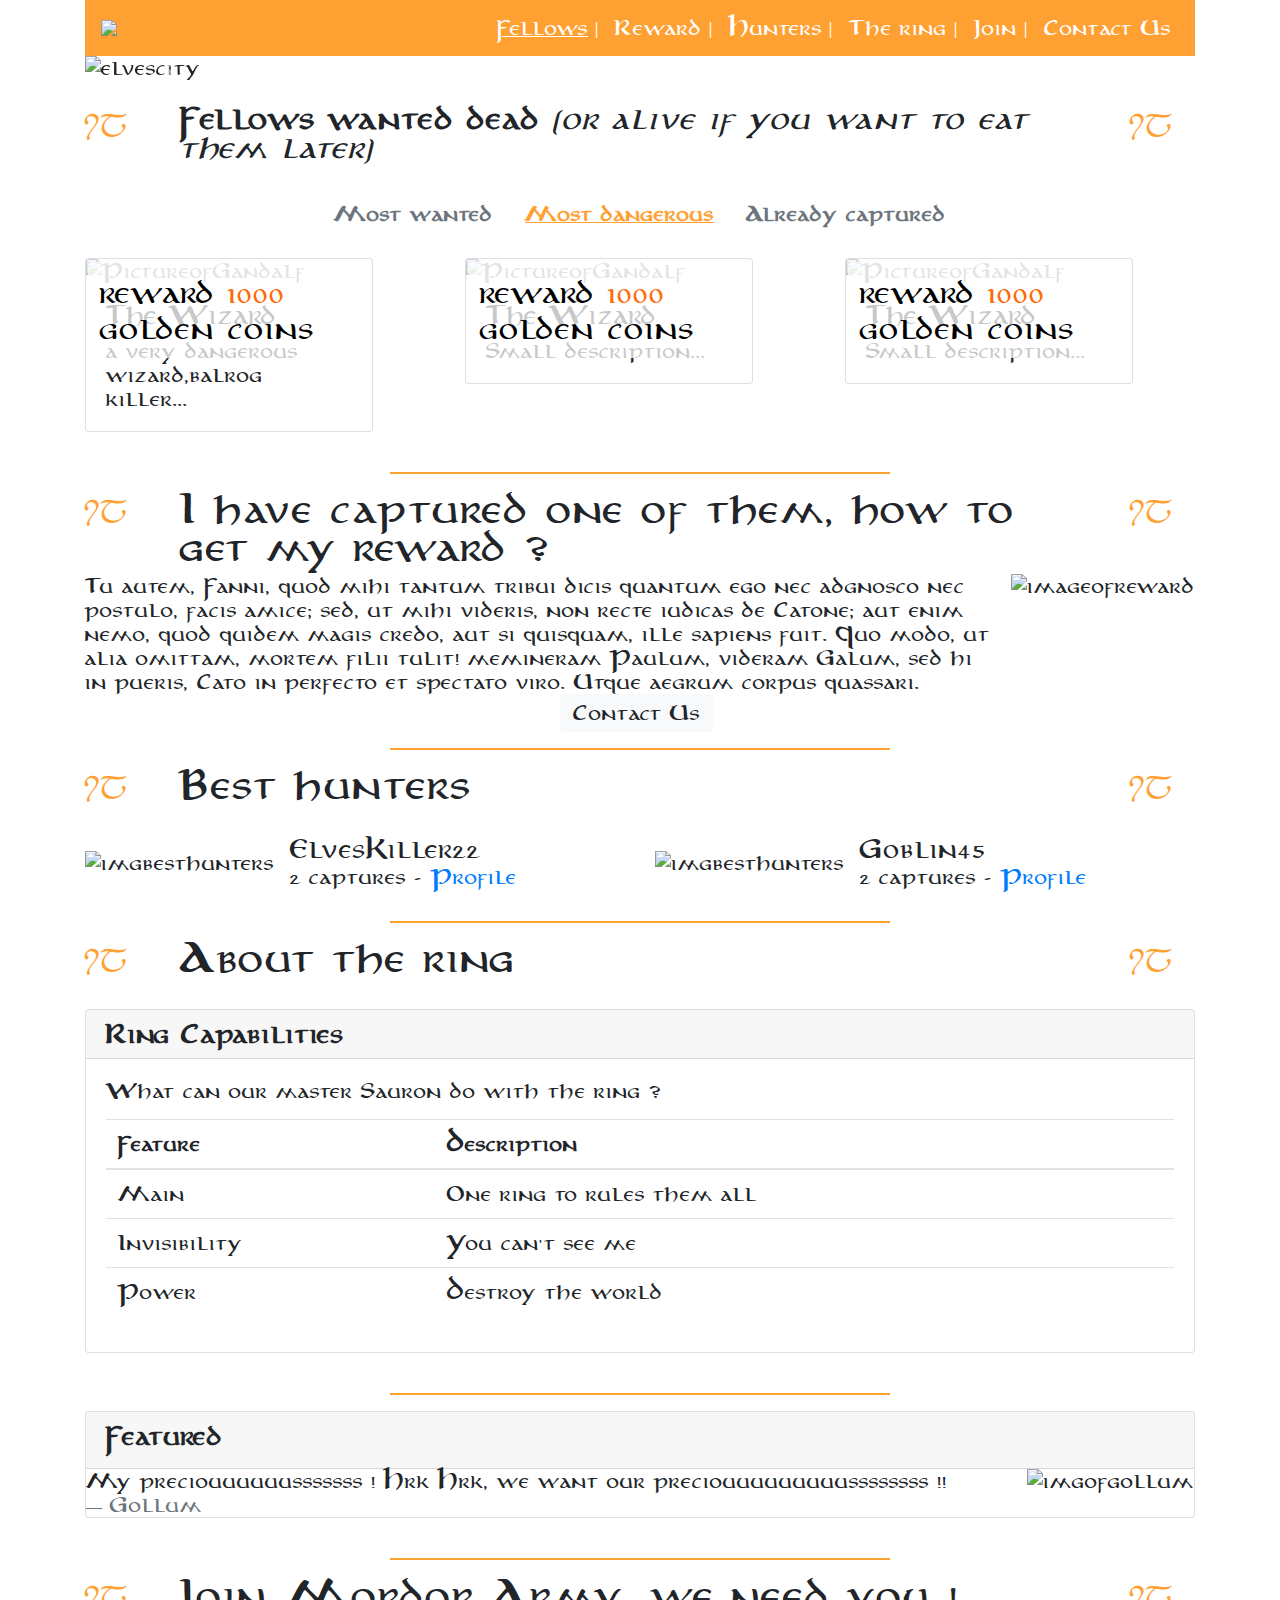
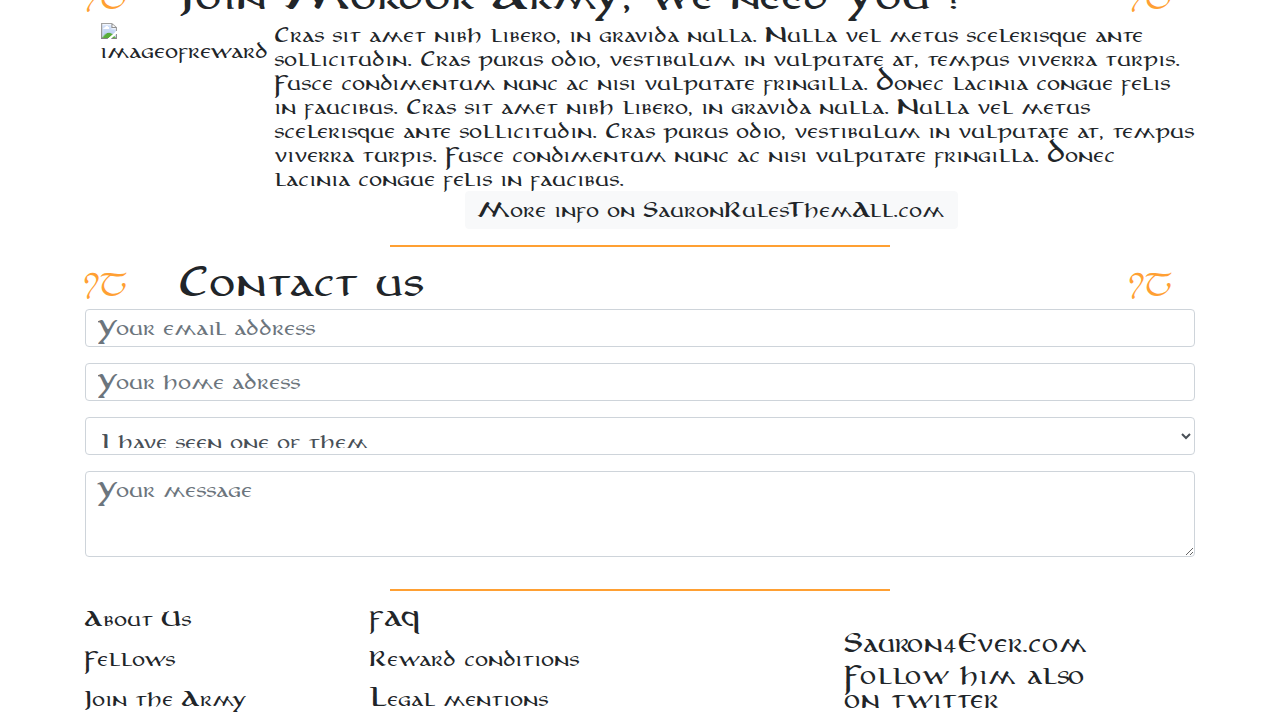
==== commit 6406d3e6: "Modif' 08/03" ====
--- a/index.html
+++ b/index.html
@@ -138,7 +138,7 @@
             <h5 class="nametext">Gandalf</h5>
             <p class="rewardtext">reward <span>1000</span> golden coins</p>
             <h5 class="card-title">The Wizard</h5>
-            <p class="card-text">Small description...</p>
+            <p class="card-text">a very dangerous wizard,balrog killer...</p>
           </div>
         </div>
       </div>
@@ -146,7 +146,7 @@
         <div class="card" style="width: 18rem;">
           <img src="http://images.innoveduc.fr/integration_gandalf.png" class="card-img-top" alt="PictureofGandalf">
           <div class="card-body">
-            <h5 class="nametext">Gandalf</h5>
+            <h5 class="nametext">Aragord</h5>
             <p class="rewardtext">reward <span>1000</span> golden coins</p>
             <h5 class="card-title">The Wizard</h5>
             <p class="card-text">Small description...</p>
--- a/style.css
+++ b/style.css
@@ -8,6 +8,11 @@
 @font-face {
   font-family: 'Tengwar Annatar';
   src: url('Polices/tngan.ttf');
+}
+
+@font-face {
+  font-family: 'Party Business';
+  src: url('Polices/partybusiness.ttf');
 }
 
 body {
@@ -52,6 +57,12 @@
   color: #FFA033;
 }
 
+
+/*card : details -------------------*/
+.card {
+  
+}
+
 /*card : img of Gandalf / opacity ----------------------------------------------------------------------------------------*/
 .card-img-top {
   opacity: 0.5;
@@ -62,7 +73,7 @@
 	position: absolute;
   color: white;
   top: 250px;
-  left: 90px;
+  left: 50px;
   font-size: 2em;
 }
 
@@ -72,10 +83,10 @@
   background-color: rgba(255, 255, 255, 0.75);
   border-radius: 8px;
   color: black;
-  top: 5px;
+  top: 1px;
   right: 1.5px;
-  font-size: 2em;
-  margin: 8px;
+  font-size: 1.5em;
+  margin: 2px;
   padding: .5em;
   opacity: 1;
 }
@@ -96,5 +107,5 @@
 .card:hover .nametext{
   font-size: 2em;
   top: 65%;
-  left: 30%;
+  left: 18%;
 }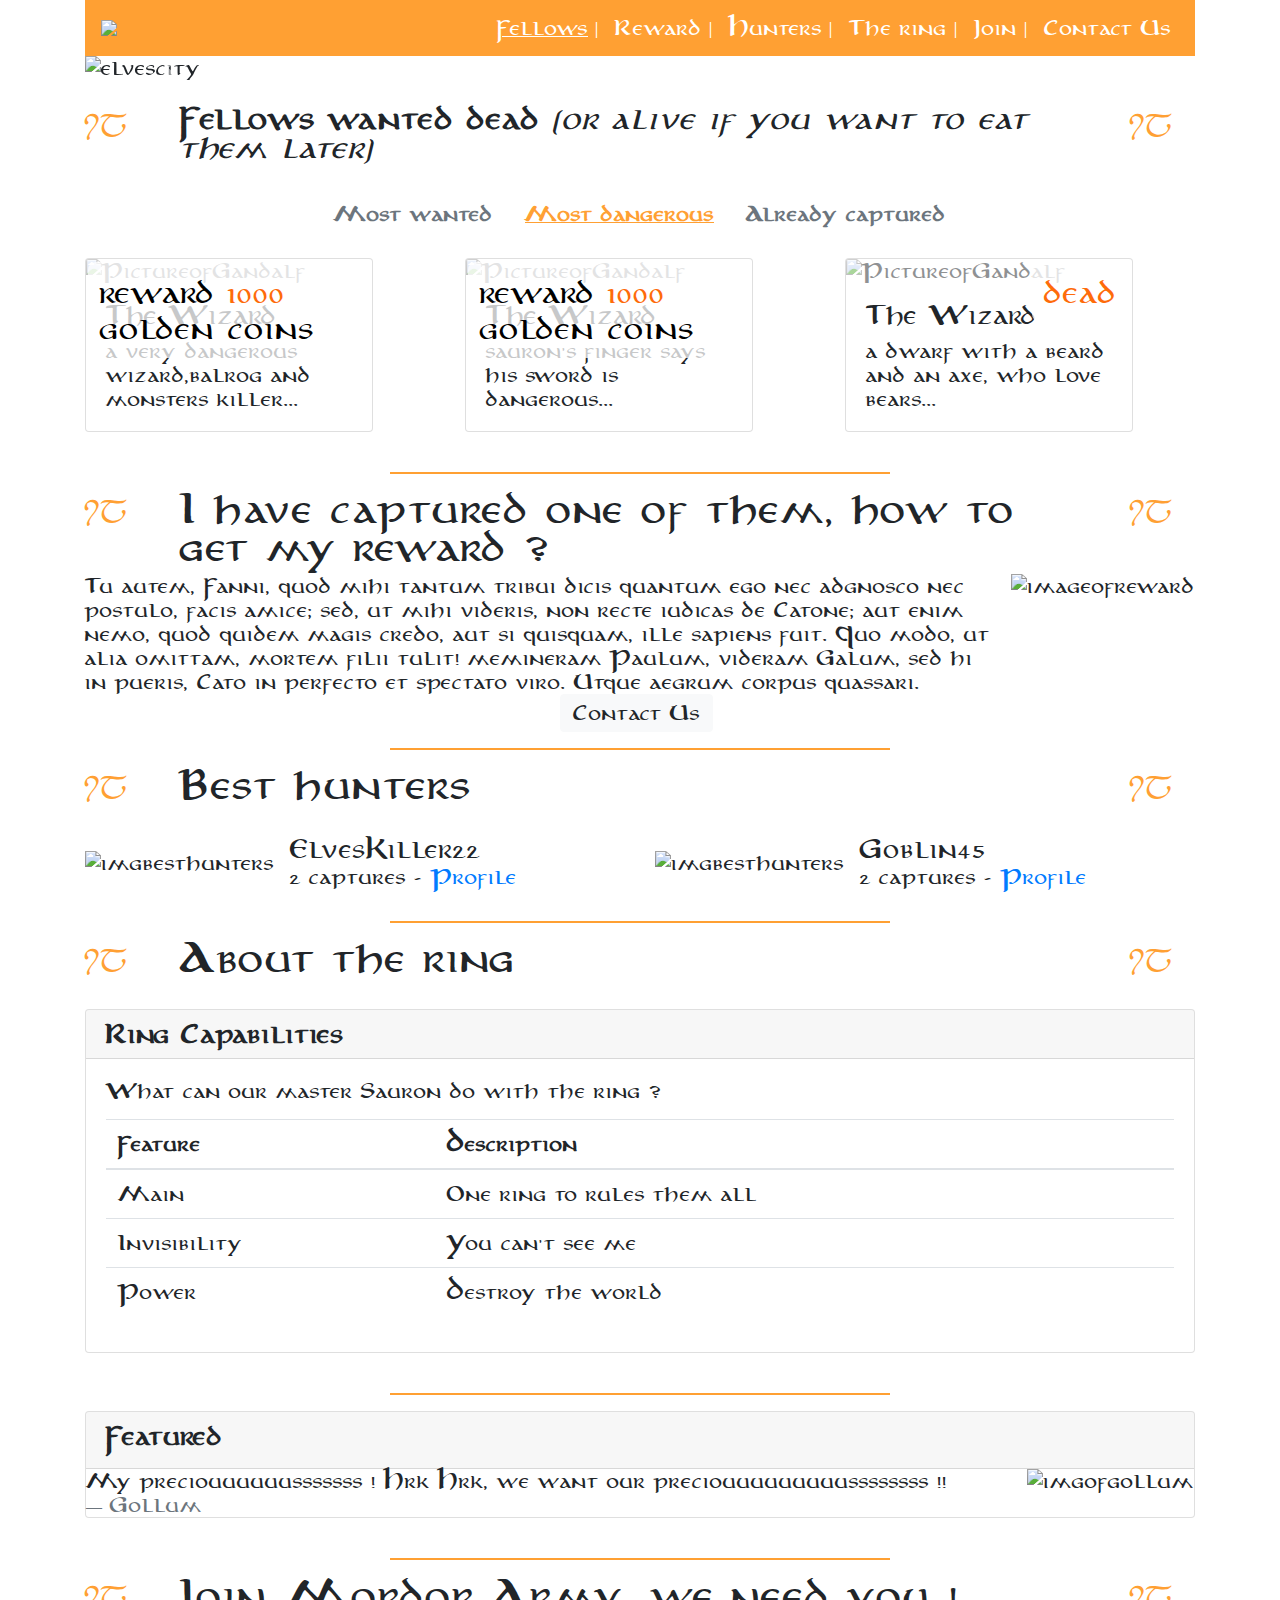
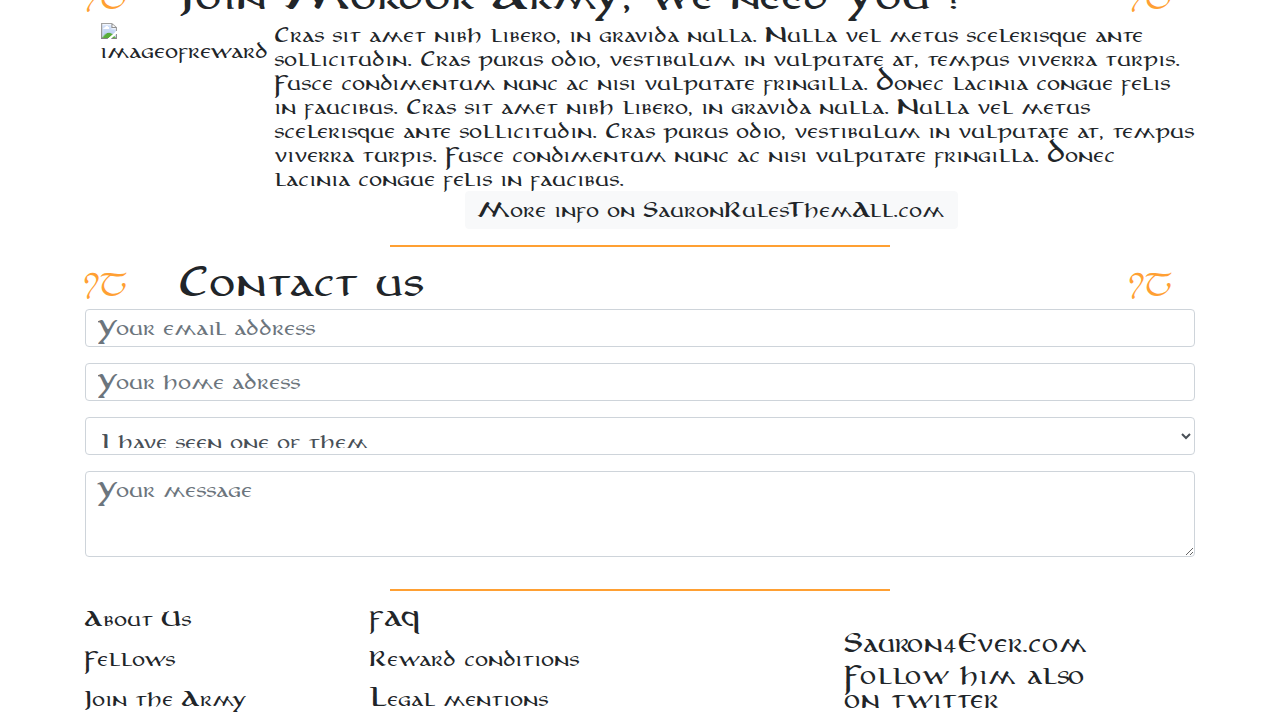
==== commit 3c27088e: "Modif' vite fait" ====
--- a/index.html
+++ b/index.html
@@ -138,7 +138,7 @@
             <h5 class="nametext">Gandalf</h5>
             <p class="rewardtext">reward <span>1000</span> golden coins</p>
             <h5 class="card-title">The Wizard</h5>
-            <p class="card-text">a very dangerous wizard,balrog killer...</p>
+            <p class="card-text">a very dangerous wizard,balrog and monsters killer...</p>
           </div>
         </div>
       </div>
@@ -149,7 +149,7 @@
             <h5 class="nametext">Aragord</h5>
             <p class="rewardtext">reward <span>1000</span> golden coins</p>
             <h5 class="card-title">The Wizard</h5>
-            <p class="card-text">Small description...</p>
+            <p class="card-text">sauron's finger says his sword is dangerous...</p>
           </div>
         </div>
       </div>
@@ -157,10 +157,10 @@
         <div class="card" style="width: 18rem;">
           <img src="http://images.innoveduc.fr/integration_gandalf.png" class="card-img-top" alt="PictureofGandalf">
           <div class="card-body">
-            <h5 class="nametext">Gandalf</h5>
-            <p class="rewardtext">reward <span>1000</span> golden coins</p>
+            <h5 class="nametext">Gimli</h5>
+            <p class="rewardtext"><span>dead</span></p>
             <h5 class="card-title">The Wizard</h5>
-            <p class="card-text">Small description...</p>
+            <p class="card-text">a dwarf with a beard and an axe, who love bears...</p>
           </div>
         </div>
       </div>
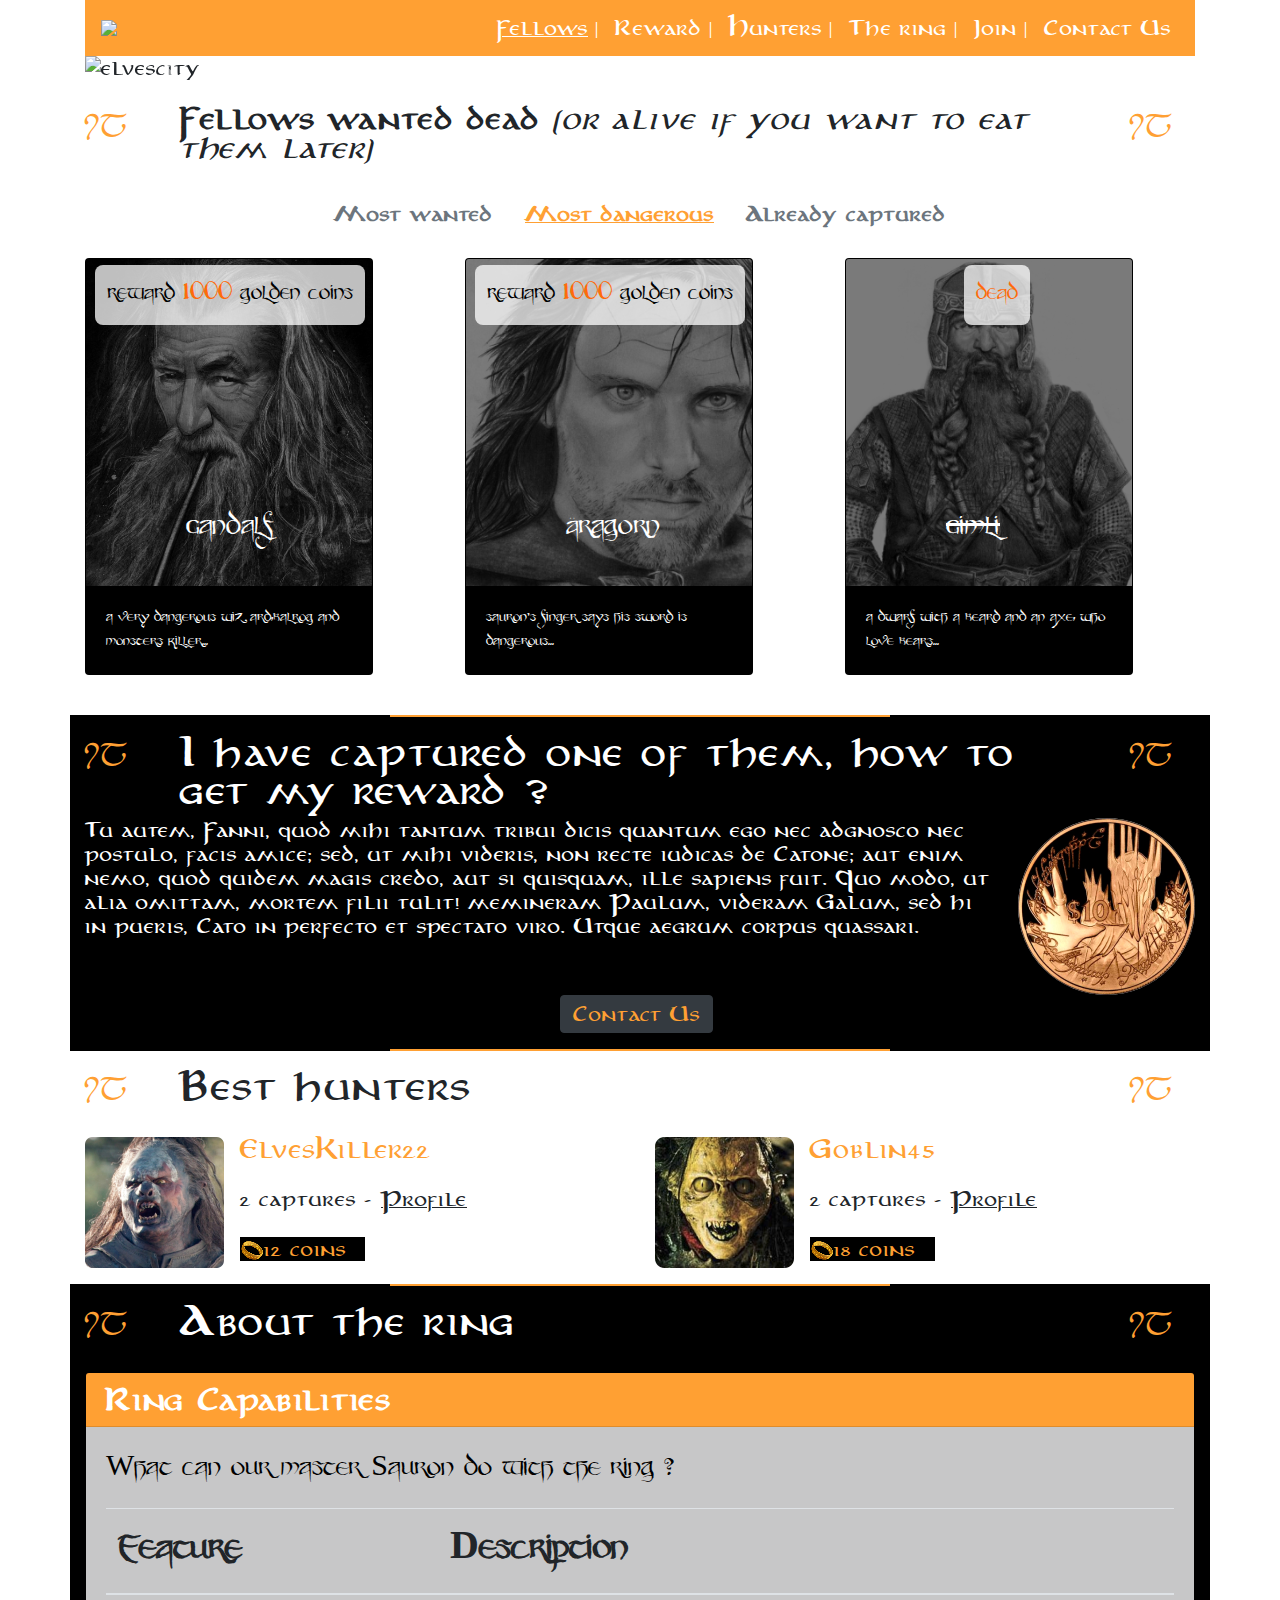
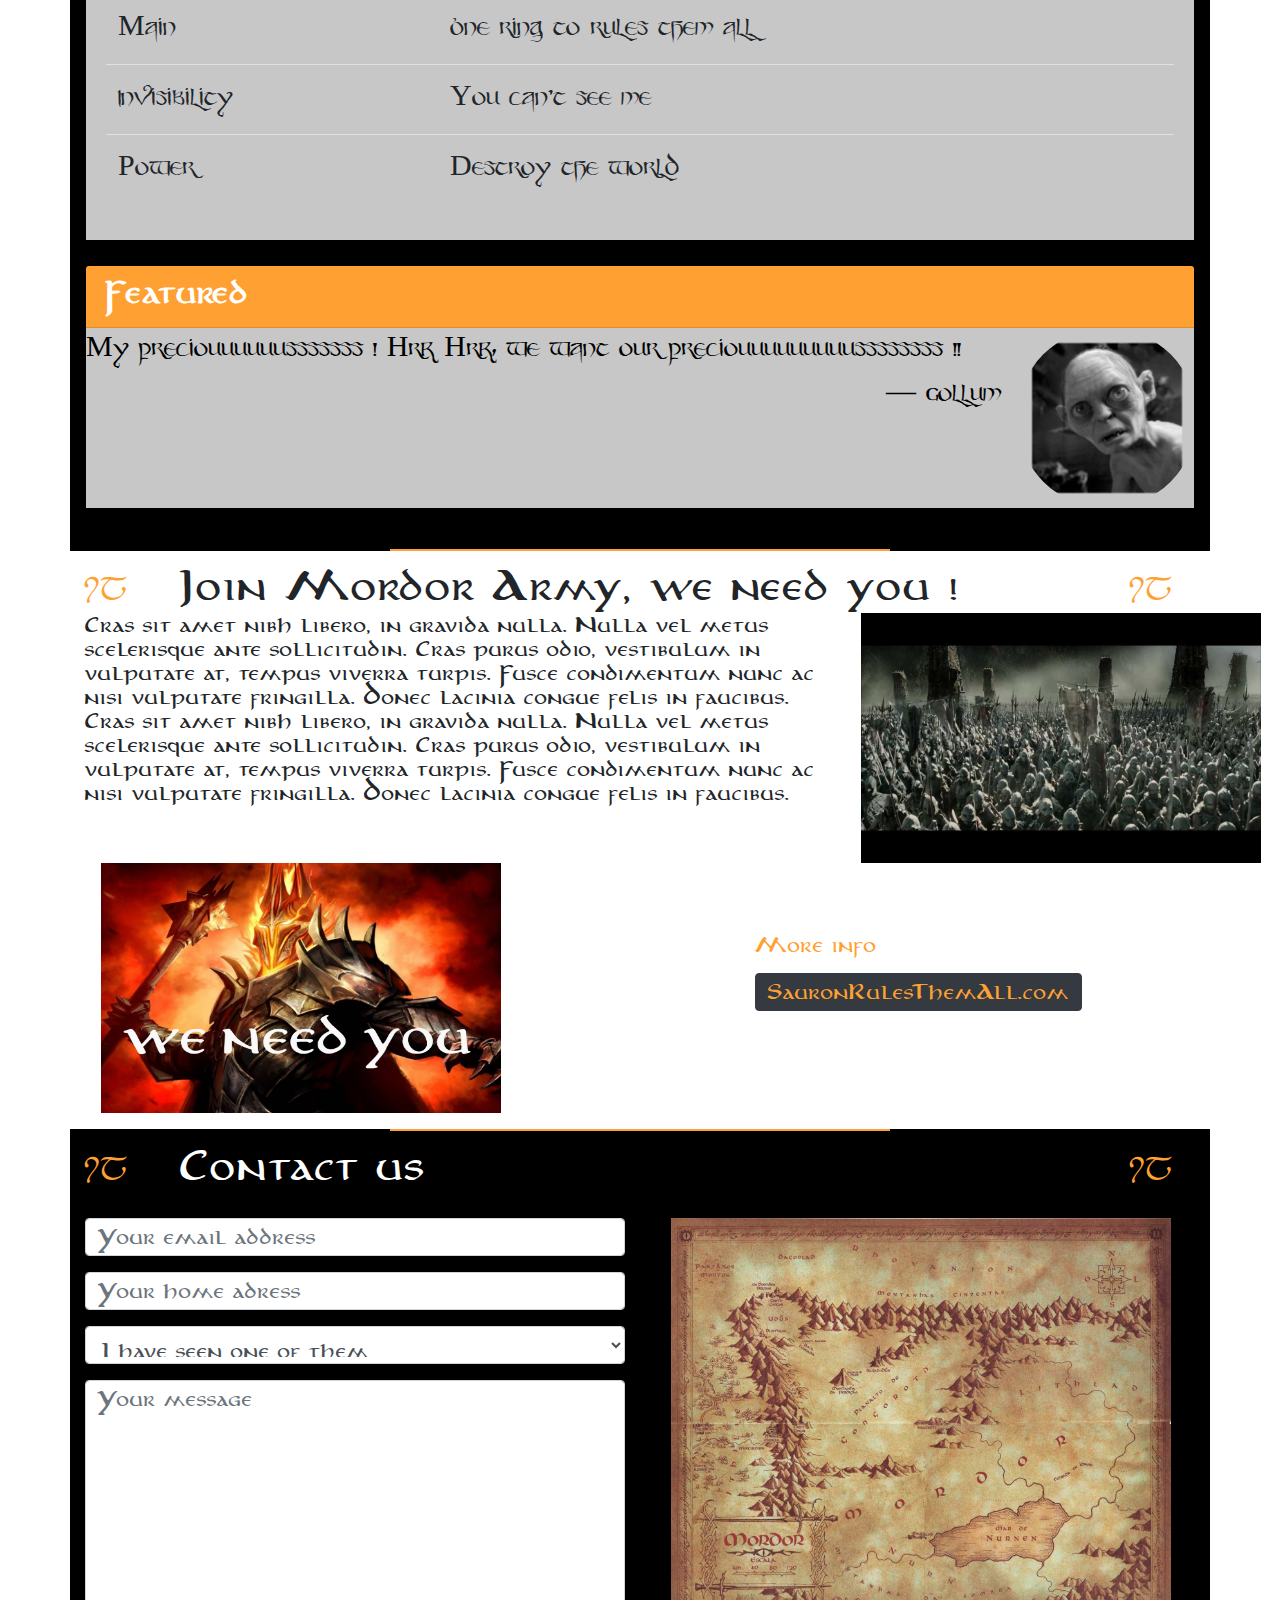
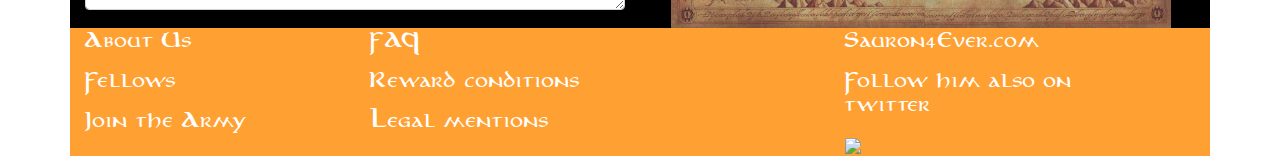
==== commit f20cae1e: "Last commit" ====
--- a/index.html
+++ b/index.html
@@ -132,8 +132,8 @@
   <div class="container">
     <div class="row">
       <div class="col">
-        <div class="card" style="width: 18rem;">
-          <img src="http://images.innoveduc.fr/integration_gandalf.png" class="card-img-top" alt="PictureofGandalf">
+        <div class="card" style="width: 18rem;" id=rewardcard>
+          <img src="integration_maquette_finale/gandalf.png" class="card-img-top" alt="PictureofGandalf">
           <div class="card-body">
             <h5 class="nametext">Gandalf</h5>
             <p class="rewardtext">reward <span>1000</span> golden coins</p>
@@ -143,10 +143,10 @@
         </div>
       </div>
       <div class="col">
-        <div class="card" style="width: 18rem;">
-          <img src="http://images.innoveduc.fr/integration_gandalf.png" class="card-img-top" alt="PictureofGandalf">
+        <div class="card" style="width: 18rem;" id=rewardcard>
+          <img src="integration_maquette_finale/aragorn.png" class="card-img-top" alt="PictureofGandalf">
           <div class="card-body">
-            <h5 class="nametext">Aragord</h5>
+            <h5 class="nametext">Aragorn</h5>
             <p class="rewardtext">reward <span>1000</span> golden coins</p>
             <h5 class="card-title">The Wizard</h5>
             <p class="card-text">sauron's finger says his sword is dangerous...</p>
@@ -154,11 +154,11 @@
         </div>
       </div>
       <div class="col">
-        <div class="card" style="width: 18rem;">
-          <img src="http://images.innoveduc.fr/integration_gandalf.png" class="card-img-top" alt="PictureofGandalf">
+        <div class="card" style="width: 18rem;" id=rewardcard>
+          <img src="integration_maquette_finale/gimli.png" class="card-img-top" alt="PictureofGandalf">
           <div class="card-body">
-            <h5 class="nametext">Gimli</h5>
-            <p class="rewardtext"><span>dead</span></p>
+            <h5 class="nametext"><strike>Gimli</strike></h5>
+            <p class="rewardtext" id="gimlidead"><span>dead</span></p>
             <h5 class="card-title">The Wizard</h5>
             <p class="card-text">a dwarf with a beard and an axe, who love bears...</p>
           </div>
@@ -172,7 +172,7 @@
   <!-- Get my reward -->
 
   <section id="get_my_reward">
-    <div class="container">
+    <div class="container" id="capturedbg">
       <hr>
       <div class="row">
         <div class="col-sm-1">
@@ -188,106 +188,105 @@
     </div>
   </section>
 
-  <div class="container">
+  <div class="container" id="capturedbg2">
     <div class="row">
       <div class="col-sm">
         <div class="media">
           <div class="media-body">
             Tu autem, Fanni, quod mihi tantum tribui dicis quantum ego nec adgnosco nec postulo, facis amice; sed, ut mihi videris, non recte iudicas de Catone; aut enim nemo, quod quidem magis credo, aut si quisquam, ille sapiens fuit. Quo modo, ut alia omittam, mortem filii tulit! memineram Paulum, videram Galum, sed hi in pueris, Cato in perfecto et spectato viro. Utque aegrum corpus quassari.
           </div>
-          <img src="https://via.placeholder.com/140x140" class="ml-3" alt="imageofreward">
-        </div>
-      </div>
-    </div>
-  </div>
-
-  <div class="container">
+          <img src="integration_maquette_finale/coin_sauron.png" class="rounded-circle ml-3" alt="imageofreward">
+        </div>
+      </div>
+    </div>
+  </div>
+
+  <div class="container" id="capturedbg3">
     <div class="row">
       <div class="col offset-5">
-        <button type="button" class="btn btn-light">Contact Us</button>
-      </div>
-    </div>
+        <button type="button" class="btn btn-dark" id="contactusbutton">Contact Us</button>
+      </div>
+    </div>
+    <hr>
   </div>
 
   <!-- Best Hunters -->
 
   <section id="best_hunters">
     <div class="container">
+      <div class="row">
+        <div class="col-sm-1">
+          <h3 class="symbole">ij</h3>
+        </div>
+        <div class="col-sm-10">
+          <h2>Best hunters</h2>
+        </div>
+        <div class="col-sm-1">
+          <h3 class="symbole">ij</h3>
+        </div>
+      </div>
+    </div>
+  </section>
+
+  <br>
+
+  <div class="container">
+    <div class="row">
+      <div class="col">
+        <div class="media">
+          <img src="integration_maquette_finale/hunter1.png" class="align-self-center mr-3 rounded" alt="imgbesthunters">
+          <div class="media-body">
+            <h5 class="mt-0" id="besthunter1">ElvesKiller22</h5>
+            <div class="justformargin1">2 captures - <u>Profile</u></div>
+            <p class="mb-0" id="bglogo1"> <img src="integration_maquette_finale/logo2.png" class="rounded" id="logo21">12 coins</p>
+          </div>
+        </div>
+      </div>
+      <div class="col">
+        <div class="media">
+          <img src="integration_maquette_finale/hunter2.png" class="align-self-center mr-3 rounded" alt="imgbesthunters">
+          <div class="media-body">
+            <h5 class="mt-0" id="besthunter2">Goblin45</h5>
+            <div class="justformargin2">2 captures - <u>Profile</u></div>
+            <p class="mb-0" id="bglogo2"> <img src="integration_maquette_finale/logo2.png" class="rounded" id="logo22">18 coins</p>
+          </div>
+        </div>
+      </div>
+    </div>
+  </div>
+
+  <!-- About the ring -->
+
+  <section id="the_ring">
+    <div class="container" id="abouttheringbg1">
       <hr>
       <div class="row">
         <div class="col-sm-1">
           <h3 class="symbole">ij</h3>
         </div>
         <div class="col-sm-10">
-          <h2>Best hunters</h2>
-        </div>
-        <div class="col-sm-1">
-          <h3 class="symbole">ij</h3>
-        </div>
-      </div>
+          <h2>About the ring</h2>
+        </div>
+        <div class="col-sm-1">
+          <h3 class="symbole">ij</h3>
+        </div>
+      </div>
+      <br>
     </div>
   </section>
 
-  <br>
-
-  <div class="container">
-    <div class="row">
-      <div class="col">
-        <ul class="list-unstyled">
-          <li class="media">
-            <img src="https://via.placeholder.com/70x70" class="align-self-center mr-3" alt="imgbesthunters">
-            <div class="media-body">
-              <h5 class="mt-0 mb-1">ElvesKiller22</h5>
-              2 captures - <a href="lien_cliquable">Profile</a>
-            </div>
-          </li>
-        </ul>
-      </div>
-      <div class="col">
-        <li class="media">
-          <img src="https://via.placeholder.com/70x70" class="align-self-center mr-3" alt="imgbesthunters">
-          <div class="media-body">
-            <h5 class="mt-0 mb-1">Goblin45</h5>
-            2 captures - <a href="lien_cliquable">Profile</a>
-          </div>
-        </li>
-      </div>
-    </div>
-  </div>
-
-  <!-- About the ring -->
-
-  <section id="the_ring">
-    <div class="container">
-      <hr>
-      <div class="row">
-        <div class="col-sm-1">
-          <h3 class="symbole">ij</h3>
-        </div>
-        <div class="col-sm-10">
-          <h2>About the ring</h2>
-        </div>
-        <div class="col-sm-1">
-          <h3 class="symbole">ij</h3>
-        </div>
-      </div>
-    </div>
-  </section>
-
-  <br>
-
-  <div class="container">
+  <div class="container" id="abouttheringbg2">
     <div class="row">
       <div class="col-sm">
-        <div class="card">
-          <h5 class="card-header"><b>Ring Capabilities</b></h5>
-          <div class="card-body">
+        <div class="card" id="aboutcardbg1">
+          <h4 class="card-header" id="aboutcardheader1"><b>Ring Capabilities</b></h4>
+          <div class="card-body" id="aboutcardbody1">
             <p class="card-text">What can our master Sauron do with the ring ?</p>
             <table class="table">
               <thead>
                <tr>
-                <th scope="col">Feature</th>
-                <th scope="col">Description</th>
+                <th scope="col" id="titretable1">Feature</th>
+                <th scope="col" id="titretable2">Description</th>
               </tr>
             </thead>
             <tbody>
@@ -304,44 +303,42 @@
                 <td>Destroy the world</td>
               </tr>
             </tbody>
-          </table>
-        </div>
-      </div>
-    </div>
-  </div>
-</div>
-
-<br>
-
-<div class="container">
-  <hr>
+            </table>
+          </div>
+        </div>
+      </div>
+    </div>
+    <br>
+  </div>
+
+<div class="container" id="abouttheringbg3">
   <div class="row">
     <div class="col-sm">
-      <div class="card">
-        <div class="card-header">
-          <h5><b>Featured</b></h5>
-        </div>
-        <div class="media">
-          <div class="media-body">
+      <div class="card" id="aboutcardbg2">
+        <div class="card-header" id="aboutcardheader2">
+          <h4><b>Featured</b></h4>
+        </div>
+        <div class="media" id="aboutmedia">
+          <div class="media-body" id="aboutcardbody2">
             My preciouuuuuusssssss ! Hrk Hrk, we want our preciouuuuuuuuussssssss !!
             <blockquote class="blockquote mb-0">
-              <footer class="blockquote-footer">Gollum</footer>
+              <footer class="blockquote-footer" id="quotegollum">Gollum</footer>
             </blockquote>
           </div>
-          <img src="https://via.placeholder.com/110x110" class="ml-3" alt="imgofgollum">
-        </div>
-      </div>
-    </div>
-  </div>
+          <img src="integration_maquette_finale/gollum1.png" class="rounded-circle ml-3" alt="imgofgollum" id="imageofgollum">
+        </div>
+      </div>
+    </div>
+  </div>
+  <br>
+  <hr>
 </div>
 
-<br>
 
 <!-- Join the army -->
 
 <section id="join_the_army">
   <div class="container">
-    <hr>
     <div class="row">
       <div class="col-sm-1">
         <h3 class="symbole">ij</h3>
@@ -358,23 +355,29 @@
 
 <div class="container">
   <div class="row">
-    <div class="col-sm-2">
-      <div class="media">
-        <img src="https://via.placeholder.com/140x140" class="ml-3" alt="imageofreward">
-      </div>
-    </div>
-    <div class="col-sm-10">
+    <div class="col-sm-8">
       <div class="media-body">
         Cras sit amet nibh libero, in gravida nulla. Nulla vel metus scelerisque ante sollicitudin. Cras purus odio, vestibulum in vulputate at, tempus viverra turpis. Fusce condimentum nunc ac nisi vulputate fringilla. Donec lacinia congue felis in faucibus. Cras sit amet nibh libero, in gravida nulla. Nulla vel metus scelerisque ante sollicitudin. Cras purus odio, vestibulum in vulputate at, tempus viverra turpis. Fusce condimentum nunc ac nisi vulputate fringilla. Donec lacinia congue felis in faucibus.
       </div>
     </div>
+    <div class="col-sm-4">
+      <div class="media">
+        <img src="integration_maquette_finale/army.png" class="ml-3" alt="imageofreward" id="imgofarmy">
+      </div>
+    </div>
   </div>
 </div>
 
 <div class="container">
   <div class="row">
-    <div class="col-sm offset-4">
-      <button type="button" class="btn btn-light">More info on SauronRulesThemAll.com</button>
+    <div class="col-sm">
+      <div class="media">
+        <img src="integration_maquette_finale/weneedyou-1.png" class="ml-3" alt="imageofreward" id="imgofarmy">
+      </div>
+    </div>
+    <div class="col-sm" id="moreinfo">
+      <p>More info</p>
+      <button type="button" class="btn btn-dark" id="contactusbutton">SauronRulesThemAll.com</button>
     </div>
   </div>
 </div>
@@ -382,7 +385,7 @@
 <!-- Form -->
 
 <section id="contact_us">
-  <div class="container">
+  <div class="container" id="contform1">
     <hr>
     <div class="row">
       <div class="col-sm-1">
@@ -395,10 +398,11 @@
         <h3 class="symbole">ij</h3>
       </div>
     </div>
+    <br>
   </div>
 </section>
 
-<div class="container">
+<div class="container" id="contform2">
   <div class="row">
     <div class="col-sm">
       <form>
@@ -418,18 +422,20 @@
           </select>
         </div>
         <div class="form-group">
-          <textarea class="form-control" id="exampleFormControlTextarea1" placeholder="Your message" rows="3"></textarea>
+          <textarea class="form-control" id="exampleFormControlTextarea1" placeholder="Your message" rows="9"></textarea>
         </div>
       </form>
     </div>
+    <div class="col-sm">
+      <img src="integration_maquette_finale/map.png" class="ml-3" alt="imageofreward" id="map">
+    </div>
   </div>
 </div>
 
 <!-- End Page -->
 
-<div class="container">
-  <hr>
-  <div class="row">
+<div class="container" id="footer">
+  <div class="row" id="rowfooter">
     <div class="col-sm-3">
       <p>About Us</p>
       <p>Fellows</p>
@@ -441,9 +447,9 @@
       <p>Legal mentions</p>
     </div>
     <div class="col-sm-3 offset-2">
-      <br>
-      <h5>Sauron4Ever.com</h5>
-      <h5>Follow him also on twitter</h5>
+      <p>Sauron4Ever.com</p>
+      <p>Follow him also on twitter</p>
+      <img src="https://i.ibb.co/4jXTYJx/logo.png" href="#header">
     </div>
   </div>
 </div>
--- a/style.css
+++ b/style.css
@@ -13,6 +13,11 @@
 @font-face {
   font-family: 'Party Business';
   src: url('Polices/partybusiness.ttf');
+}
+
+@font-face {
+  font-family: 'AnironB';
+  src: url('Polices/anirm.ttf');
 }
 
 body {
@@ -59,8 +64,14 @@
 
 
 /*card : details -------------------*/
-.card {
-  
+#rewardcard {
+  background-color: black;
+  color: white;
+  font-family: Party Business;
+}
+
+.card-title {
+  display: none;
 }
 
 /*card : img of Gandalf / opacity ----------------------------------------------------------------------------------------*/
@@ -73,7 +84,7 @@
 	position: absolute;
   color: white;
   top: 250px;
-  left: 50px;
+  left: 100px;
   font-size: 2em;
 }
 
@@ -84,9 +95,9 @@
   border-radius: 8px;
   color: black;
   top: 1px;
-  right: 1.5px;
+  right: 2px;
   font-size: 1.5em;
-  margin: 2px;
+  margin: 5px;
   padding: .5em;
   opacity: 1;
 }
@@ -94,6 +105,11 @@
 span {
   color: #FE6B0A;
 }
+
+#gimlidead {
+  margin-right: 100px;
+}
+
 
 /*card : hover reaction ! ----------------------------------------------------------------------------------------*/
 .card:hover .rewardtext {
@@ -106,6 +122,107 @@
 
 .card:hover .nametext{
   font-size: 2em;
-  top: 65%;
-  left: 18%;
+  top: 60%;
+  left: 35%;
+}
+
+/*reward -----------------------------------*/
+
+#capturedbg, #capturedbg2, #capturedbg3 {
+  background-color: black;
+  color: white;
+}
+
+#contactusbutton {
+  color: #FFA033;
+}
+
+/*Best hunters -------------------------------------------*/
+
+#besthunter1, #besthunter2 {
+  color: #FFA033;
+  font-family: 'AnironB';
+}
+
+#bglogo1, #bglogo2 {
+  background-color: black;
+  margin-right: 260px;
+  margin-top: 26px;
+  color: #FFA033;
+}
+
+.coins1 {
+  font-family: Tengwar Annatar;
+}
+
+.coins2 {
+  font-family: Tengwar Annatar;
+}
+
+.justformargin1, .justformargin2 {
+  margin-top: 26px;
+}
+
+/*About the ring --------------------------------*/
+
+#abouttheringbg1, #abouttheringbg2, #abouttheringbg3, #aboutcardbg1, #aboutcardbg2 {
+  background-color: black;
+  color: white;
+}
+
+#aboutcardheader1, #aboutcardheader2 {
+  background-color: #FFA033;
+  color: white;
+}
+
+#aboutcardbody1, #aboutcardbody2, #aboutmedia, #quotegollum {
+  font-family: Party Business;
+  font-size: 30px;
+  background-color: #C7C7C8;
+  color: black;
+}
+
+#quotegollum {
+  margin-left: 800px;
+}
+
+#imageofgollum {
+  width: 180px;
+  height: 180px;
+}
+
+#titretable1, #titretable2 {
+  font-size: 40px;
+}
+
+/*Join -----------------------------------*/
+
+#imgofarmy {
+  height: 250px;
+  width: 400px;
+}
+
+#moreinfo {
+  margin-left: 200px;
+  margin-top: 70px;
+  color: #FFA033;
+}
+
+/*Form --------------------------------------*/
+
+#map {
+  height: 410px;
+  width: 500px;
+}
+
+#contform1, #contform2 {
+  background-color: black;
+  color: white;
+}
+
+/*footer -----------------------------------*/
+
+#footer {
+  background: #FFA033;
+  color: white;
 }